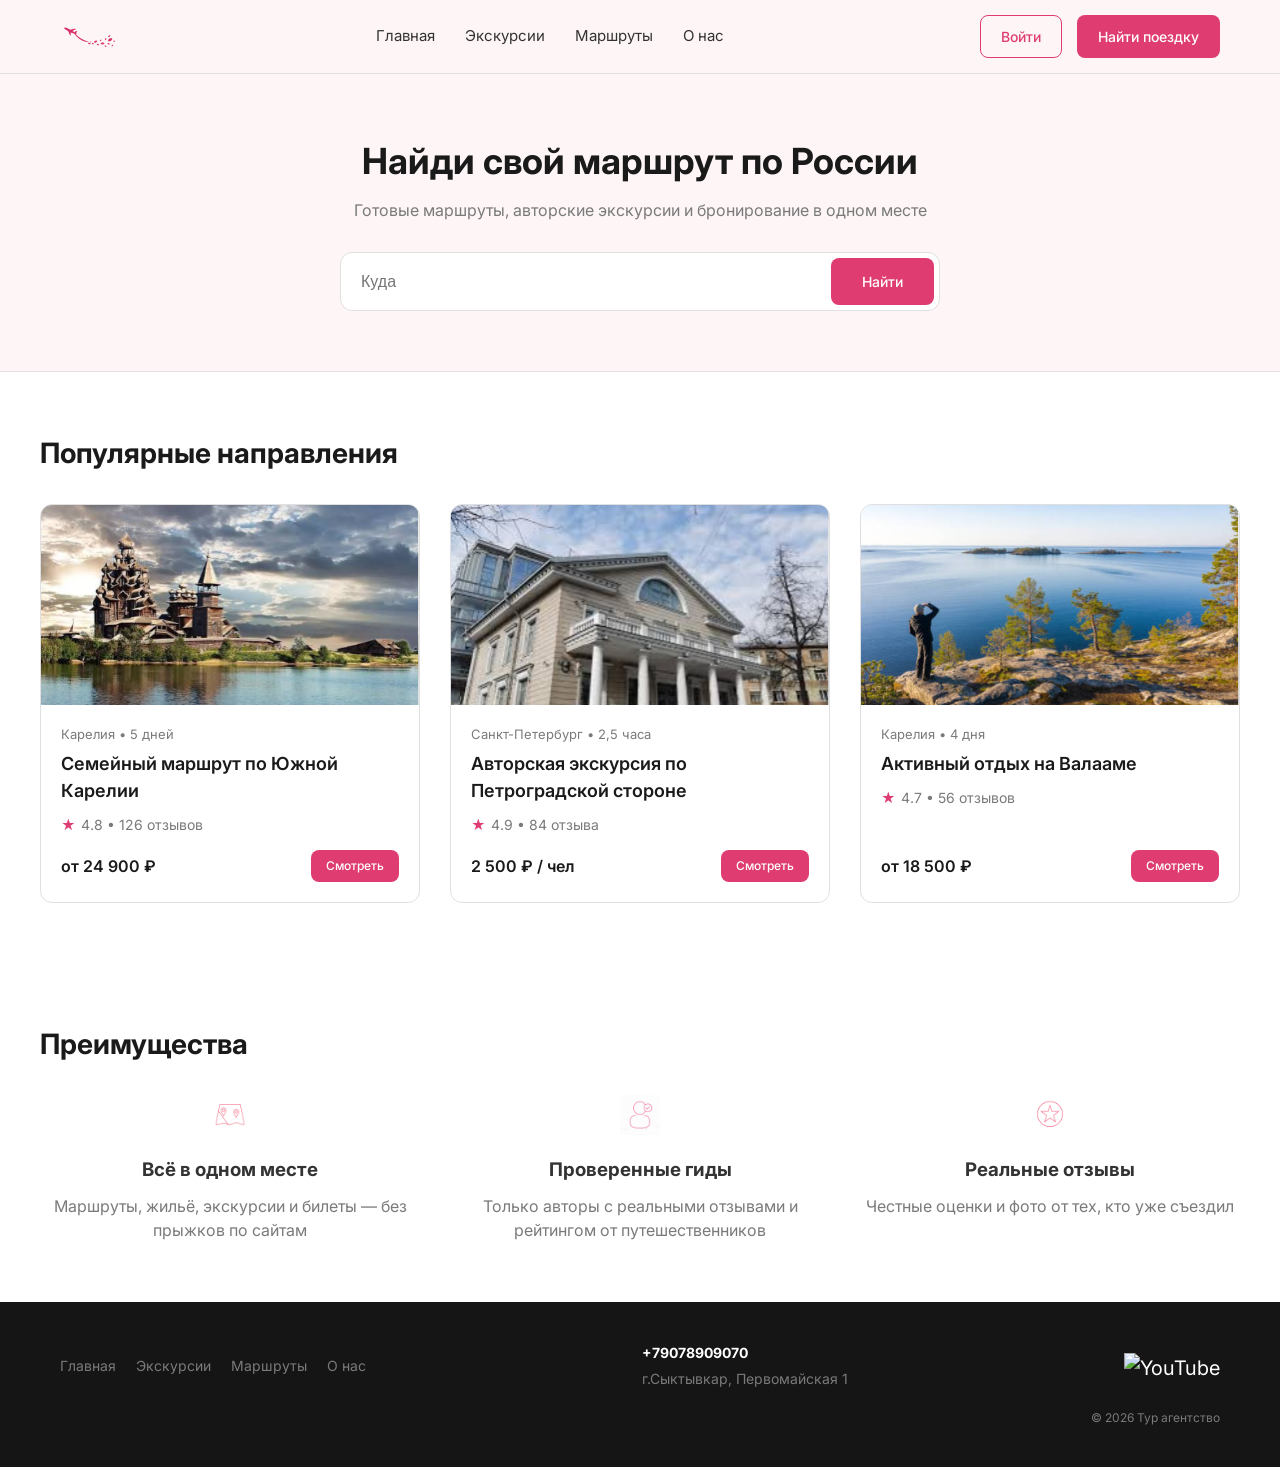
==== index.html @ 326413b9 "Подключил фотки и создал первый блок и стили поменял" ====
<!DOCTYPE html>
<html lang="ru">
<head>
    <meta charset="UTF-8">
    <meta name="viewport" content="width=device-width, initial-scale=1.0">
    <title>Тур агентство - Главная</title>
    <link rel="stylesheet" href="/styles/style.css">
    <link href="https://fonts.googleapis.com/css2?family=Inter:wght@400;500;600;700&display=swap" rel="stylesheet">
</head>
<body>
    <header class="header">
        <div class="container header-inner">
            <a href="index.html" class="logo">
                <img src="./imgs/Лого 2.svg" alt="Логотип" style="height: 30px;">
            </a>
            <nav class="nav">
                <a href="index.html">Главная</a>
                <a href="not-ready.html">Экскурсии</a>
                <a href="routes.html">Маршруты</a>
                <a href="contacts.html">О нас</a>
            </nav>
            <div class="auth-buttons">
                <a href="login.html" class="btn btn-outline">Войти</a>
                <a href="routes.html" class="btn btn-primary">Найти поездку</a>
            </div>
        </div>
    </header>

    <main>
        <section class="hero">
            <div class="container">
                <h1>Найди свой маршрут по России</h1>
                <p>Готовые маршруты, авторские экскурсии и бронирование в одном месте</p>
                <div class="search-bar">
                    <input type="text" placeholder="Куда">
                    <a href="routes.html" class="btn btn-primary">Найти</a>
                </div>
            </div>
        </section>

        <section class="section container">
            <h2 class="section-title">Популярные направления</h2>
            <div class="grid-3">
                <div class="card">
                    <img src="./imgs/image 1.svg" alt="Карелия" class="card-img">
                    <div class="card-body">
                        <div class="card-meta">Карелия • 5 дней</div>
                        <h3 class="card-title">Семейный маршрут по Южной Карелии</h3>
                        <div class="card-rating"><span>★</span> 4.8 • 126 отзывов</div>
                        <div class="card-footer">
                            <span class="card-price">от 24 900 ₽</span>
                            <a href="route-details.html" class="btn btn-primary btn-small">Смотреть</a>
                        </div>
                    </div>
                </div>
                <div class="card">
                    <img src="./imgs/image 1(1).svg" alt="Санкт-Петербург" class="card-img">
                    <div class="card-body">
                        <div class="card-meta">Санкт-Петербург • 2,5 часа</div>
                        <h3 class="card-title">Авторская экскурсия по Петроградской стороне</h3>
                        <div class="card-rating"><span>★</span> 4.9 • 84 отзыва</div>
                        <div class="card-footer">
                            <span class="card-price">2 500 ₽ / чел</span>
                            <a href="route-details.html" class="btn btn-primary btn-small">Смотреть</a>
                        </div>
                    </div>
                </div>
                <div class="card">
                    <img src="./imgs/image 1(2).svg" alt="Валаам" class="card-img">
                    <div class="card-body">
                        <div class="card-meta">Карелия • 4 дня</div>
                        <h3 class="card-title">Активный отдых на Валааме</h3>
                        <div class="card-rating"><span>★</span> 4.7 • 56 отзывов</div>
                        <div class="card-footer">
                            <span class="card-price">от 18 500 ₽</span>
                            <a href="route-details.html" class="btn btn-primary btn-small">Смотреть</a>
                        </div>
                    </div>
                </div>
            </div>
        </section>

        <section class="section container">
            <h2 class="section-title">Преимущества</h2>
            <div class="features">
                <div>
                    <img src="./imgs/wdB8N 1.svg" alt="Карта" style="height: 40px; margin-bottom: 15px;">
                    <h3>Всё в одном месте</h3>
                    <p style="color: #7a7a7a; margin-top: 10px;">Маршруты, жильё, экскурсии и билеты — без прыжков по сайтам</p>
                </div>
                <div>
                    <img src="./imgs/WhKAP 1.svg" alt="Гид" style="height: 40px; margin-bottom: 15px;">
                    <h3>Проверенные гиды</h3>
                    <p style="color: #7a7a7a; margin-top: 10px;">Только авторы с реальными отзывами и рейтингом от путешественников</p>
                </div>
                <div>
                    <img src="./imgs/KbwGD 1.svg" alt="Звезда" style="height: 40px; margin-bottom: 15px;">
                    <h3>Реальные отзывы</h3>
                    <p style="color: #7a7a7a; margin-top: 10px;">Честные оценки и фото от тех, кто уже съездил</p>
                </div>
            </div>
        </section>
    </main>

    <footer class="footer">
        <div class="container">
            <div class="footer-inner">
                <nav class="footer-nav">
                    <a href="index.html">Главная</a>
                    <a href="not-ready.html">Экскурсии</a>
                    <a href="routes.html">Маршруты</a>
                    <a href="contacts.html">О нас</a>
                </nav>
                <div class="footer-info">
                    <strong>+79078909070</strong>
                    г.Сыктывкар, Первомайская 1
                </div>
                <div class="footer-social">
                    <img src="yt.png" alt="YouTube" style="height: 24px;">
                </div>
            </div>
            <div class="footer-copyright">
                © 2026 Тур агентство
            </div>
        </div>
    </footer>
</body>
</html>
---- styles/style.css ----
* {
    box-sizing: border-box;
    margin: 0;
    padding: 0;
}

body {
    font-family: 'Inter', -apple-system, BlinkMacSystemFont, "Segoe UI", Roboto, Helvetica, Arial, sans-serif;
    color: #333333;
    line-height: 1.5;
    background-color: #ffffff;
    display: flex;
    flex-direction: column;
    min-height: 100vh;
}

.container {
    max-width: 1200px;
    margin: 0 auto;
    padding: 0 20px;
}

a {
    text-decoration: none;
    color: inherit;
}

ul {
    list-style: none;
}

.btn {
    display: inline-block;
    padding: 10px 20px;
    border-radius: 8px;
    font-weight: 500;
    text-align: center;
    cursor: pointer;
    transition: all 0.2s ease;
    border: 1px solid transparent;
    font-size: 14px;
}

.btn-primary {
    background-color: #df3d72;
    color: #ffffff;
}

.btn-primary:hover {
    background-color: #c22f5f;
}

.btn-primary:disabled, .btn-primary.disabled {
    background-color: #f0b3c6;
    cursor: not-allowed;
}

.btn-outline {
    background-color: transparent;
    color: #df3d72;
    border-color: #df3d72;
}

.btn-outline:hover {
    background-color: #fdf5f6;
}

.btn-small {
    padding: 6px 14px;
    font-size: 12px;
}

.btn-large {
    padding: 14px 28px;
    font-size: 16px;
}

.header {
    background-color: #fdf5f6;
    border-bottom: 1px solid #e0e0e0;
    padding: 15px 0;
}

.header-inner {
    display: flex;
    justify-content: space-between;
    align-items: center;
}

.logo {
    font-weight: 700;
    font-size: 20px;
    color: #df3d72;
    display: flex;
    align-items: center;
    gap: 10px;
}

.nav {
    display: flex;
    gap: 30px;
}

.nav a {
    font-size: 15px;
    color: #333333;
}

.nav a:hover {
    color: #df3d72;
}

.auth-buttons {
    display: flex;
    gap: 15px;
    align-items: center;
}

.breadcrumbs {
    font-size: 13px;
    color: #7a7a7a;
    margin: 20px 0;
}

.breadcrumbs a {
    color: #7a7a7a;
}

.breadcrumbs a:hover {
    color: #df3d72;
}

.hero {
    background-color: #fdf5f6;
    padding: 60px 0;
    text-align: center;
    border-bottom: 1px solid #e0e0e0;
}

.hero h1 {
    font-size: 36px;
    margin-bottom: 10px;
    color: #1a1a1a;
}

.hero p {
    color: #7a7a7a;
    margin-bottom: 30px;
}

.search-bar {
    display: flex;
    max-width: 600px;
    margin: 0 auto;
    background: #ffffff;
    border: 1px solid #e0e0e0;
    border-radius: 12px;
    padding: 5px;
}

.search-bar input {
    flex: 1;
    border: none;
    padding: 10px 15px;
    font-size: 16px;
    outline: none;
    border-radius: 8px;
}

.search-bar .btn {
    border-radius: 8px;
    padding: 12px 30px;
}

.section {
    padding: 60px 0;
}

.section-title {
    font-size: 28px;
    margin-bottom: 30px;
    color: #1a1a1a;
}

.grid-3 {
    display: grid;
    grid-template-columns: repeat(3, 1fr);
    gap: 30px;
}

.card {
    border: 1px solid #e0e0e0;
    border-radius: 12px;
    overflow: hidden;
    display: flex;
    flex-direction: column;
    transition: box-shadow 0.2s;
    background: #ffffff;
}

.card:hover {
    box-shadow: 0 4px 12px rgba(0,0,0,0.05);
}

.card-img {
    width: 100%;
    height: 200px;
    background-color: #eee;
    object-fit: cover;
}

.card-body {
    padding: 20px;
    display: flex;
    flex-direction: column;
    flex-grow: 1;
}

.card-meta {
    font-size: 13px;
    color: #7a7a7a;
    margin-bottom: 5px;
}

.card-title {
    font-size: 18px;
    font-weight: 600;
    margin-bottom: 10px;
    color: #1a1a1a;
}

.card-rating {
    font-size: 14px;
    color: #7a7a7a;
    display: flex;
    align-items: center;
    gap: 5px;
    margin-bottom: 15px;
}

.card-rating span {
    color: #df3d72;
}

.card-footer {
    display: flex;
    justify-content: space-between;
    align-items: center;
    margin-top: auto;
}

.card-price {
    font-weight: 600;
    font-size: 16px;
    color: #1a1a1a;
}

.features {
    display: grid;
    grid-template-columns: repeat(3, 1fr);
    gap: 30px;
    text-align: center;
}

.feature-icon {
    font-size: 30px;
    color: #df3d72;
    margin-bottom: 15px;
}

.form-container {
    max-width: 400px;
    margin: 40px auto;
}

.form-title {
    font-size: 32px;
    text-align: center;
    margin-bottom: 30px;
    color: #1a1a1a;
}

.form-group {
    margin-bottom: 20px;
}

.form-control {
    width: 100%;
    padding: 14px;
    border: 1px solid #e0e0e0;
    border-radius: 8px;
    font-size: 15px;
    outline: none;
    font-family: 'Inter', -apple-system, BlinkMacSystemFont, "Segoe UI", Roboto, Helvetica, Arial, sans-serif;
}

.form-control:focus {
    border-color: #df3d72;
}

.form-control::placeholder {
    color: #7a7a7a;
}

.checkbox-group {
    display: flex;
    align-items: center;
    gap: 10px;
    margin-bottom: 20px;
    font-size: 14px;
    color: #7a7a7a;
}

.checkbox-group input {
    accent-color: #df3d72;
    width: 18px;
    height: 18px;
}

.filters {
    display: flex;
    flex-wrap: wrap;
    gap: 20px;
    align-items: center;
    background: #fdf5f6;
    padding: 20px;
    border-radius: 12px;
    margin-bottom: 30px;
}

.filter-item {
    display: flex;
    align-items: center;
    gap: 10px;
    font-size: 14px;
}

.filter-item select {
    padding: 8px;
    border: 1px solid #e0e0e0;
    border-radius: 6px;
    outline: none;
    font-family: 'Inter', -apple-system, BlinkMacSystemFont, "Segoe UI", Roboto, Helvetica, Arial, sans-serif;
}

.pagination {
    display: flex;
    justify-content: center;
    gap: 15px;
    margin: 40px 0;
    font-size: 16px;
}

.pagination a {
    color: #333333;
    padding: 5px 10px;
}

.pagination a.active {
    color: #df3d72;
    font-weight: bold;
}

.route-details {
    display: grid;
    grid-template-columns: 1fr 1fr;
    gap: 40px;
    margin-bottom: 40px;
}

.route-gallery {
    display: grid;
    grid-template-columns: 1fr 1fr;
    gap: 10px;
}

.route-gallery img {
    width: 100%;
    height: 100%;
    object-fit: cover;
    border-radius: 8px;
}

.route-gallery img:first-child {
    grid-column: span 2;
    height: 250px;
}

.route-info h1 {
    font-size: 28px;
    margin-bottom: 15px;
}

.tags {
    display: flex;
    gap: 10px;
    margin-bottom: 15px;
}

.tag {
    background: #fdf5f6;
    color: #df3d72;
    padding: 4px 12px;
    border-radius: 20px;
    font-size: 12px;
    font-weight: 500;
}

.route-desc {
    margin-bottom: 20px;
    color: #7a7a7a;
}

.route-price {
    font-size: 24px;
    font-weight: 700;
    margin-bottom: 20px;
    display: block;
    text-align: right;
}

.route-actions {
    display: flex;
    gap: 15px;
    justify-content: flex-end;
}

.itinerary {
    margin-top: 40px;
}

.itinerary h2 {
    text-align: center;
    margin-bottom: 30px;
}

.itinerary-item {
    margin-bottom: 20px;
}

.itinerary-item h3 {
    font-size: 18px;
    margin-bottom: 5px;
}

.includes-excludes {
    display: grid;
    grid-template-columns: 1fr 1fr;
    gap: 40px;
    margin-top: 40px;
}

.includes-excludes ul {
    list-style: disc;
    padding-left: 20px;
    color: #7a7a7a;
}

.includes-excludes li {
    margin-bottom: 8px;
}

.contacts-grid {
    display: grid;
    grid-template-columns: 1fr 1fr;
    gap: 40px;
    margin-bottom: 40px;
}

.contact-info p {
    margin-bottom: 15px;
    font-size: 16px;
}

.map-placeholder {
    width: 100%;
    height: 300px;
    background-color: #e0e0e0;
    display: flex;
    align-items: center;
    justify-content: center;
    color: #7a7a7a;
    border-radius: 12px;
    font-size: 20px;
}

.footer {
    background-color: #151515;
    color: #ffffff;
    padding: 40px 0;
    margin-top: auto;
}

.footer-inner {
    display: flex;
    justify-content: space-between;
    align-items: center;
}

.footer-nav {
    display: flex;
    gap: 20px;
}

.footer-nav a {
    color: #7a7a7a;
    font-size: 14px;
}

.footer-nav a:hover {
    color: #ffffff;
}

.footer-info {
    font-size: 14px;
    color: #7a7a7a;
}

.footer-info strong {
    color: #ffffff;
    display: block;
    margin-bottom: 5px;
}

.footer-social {
    display: flex;
    gap: 15px;
    font-size: 20px;
}

.footer-copyright {
    text-align: right;
    font-size: 12px;
    color: #7a7a7a;
    margin-top: 20px;
}

.not-ready {
    text-align: center;
    padding: 100px 0;
}

.not-ready h1 {
    font-size: 36px;
    color: #1a1a1a;
}

@media (max-width: 992px) {
    .grid-3 {
        grid-template-columns: repeat(2, 1fr);
    }
    .route-details {
        grid-template-columns: 1fr;
    }
    .contacts-grid {
        grid-template-columns: 1fr;
    }
}

@media (max-width: 768px) {
    .header-inner {
        flex-direction: column;
        gap: 15px;
    }
    .nav {
        flex-wrap: wrap;
        justify-content: center;
        gap: 15px;
    }
    .grid-3 {
        grid-template-columns: 1fr;
    }
    .features {
        grid-template-columns: 1fr;
    }
    .footer-inner {
        flex-direction: column;
        gap: 20px;
        text-align: center;
    }
    .footer-nav {
        flex-wrap: wrap;
        justify-content: center;
    }
    .footer-copyright {
        text-align: center;
    }
    .includes-excludes {
        grid-template-columns: 1fr;
    }
}
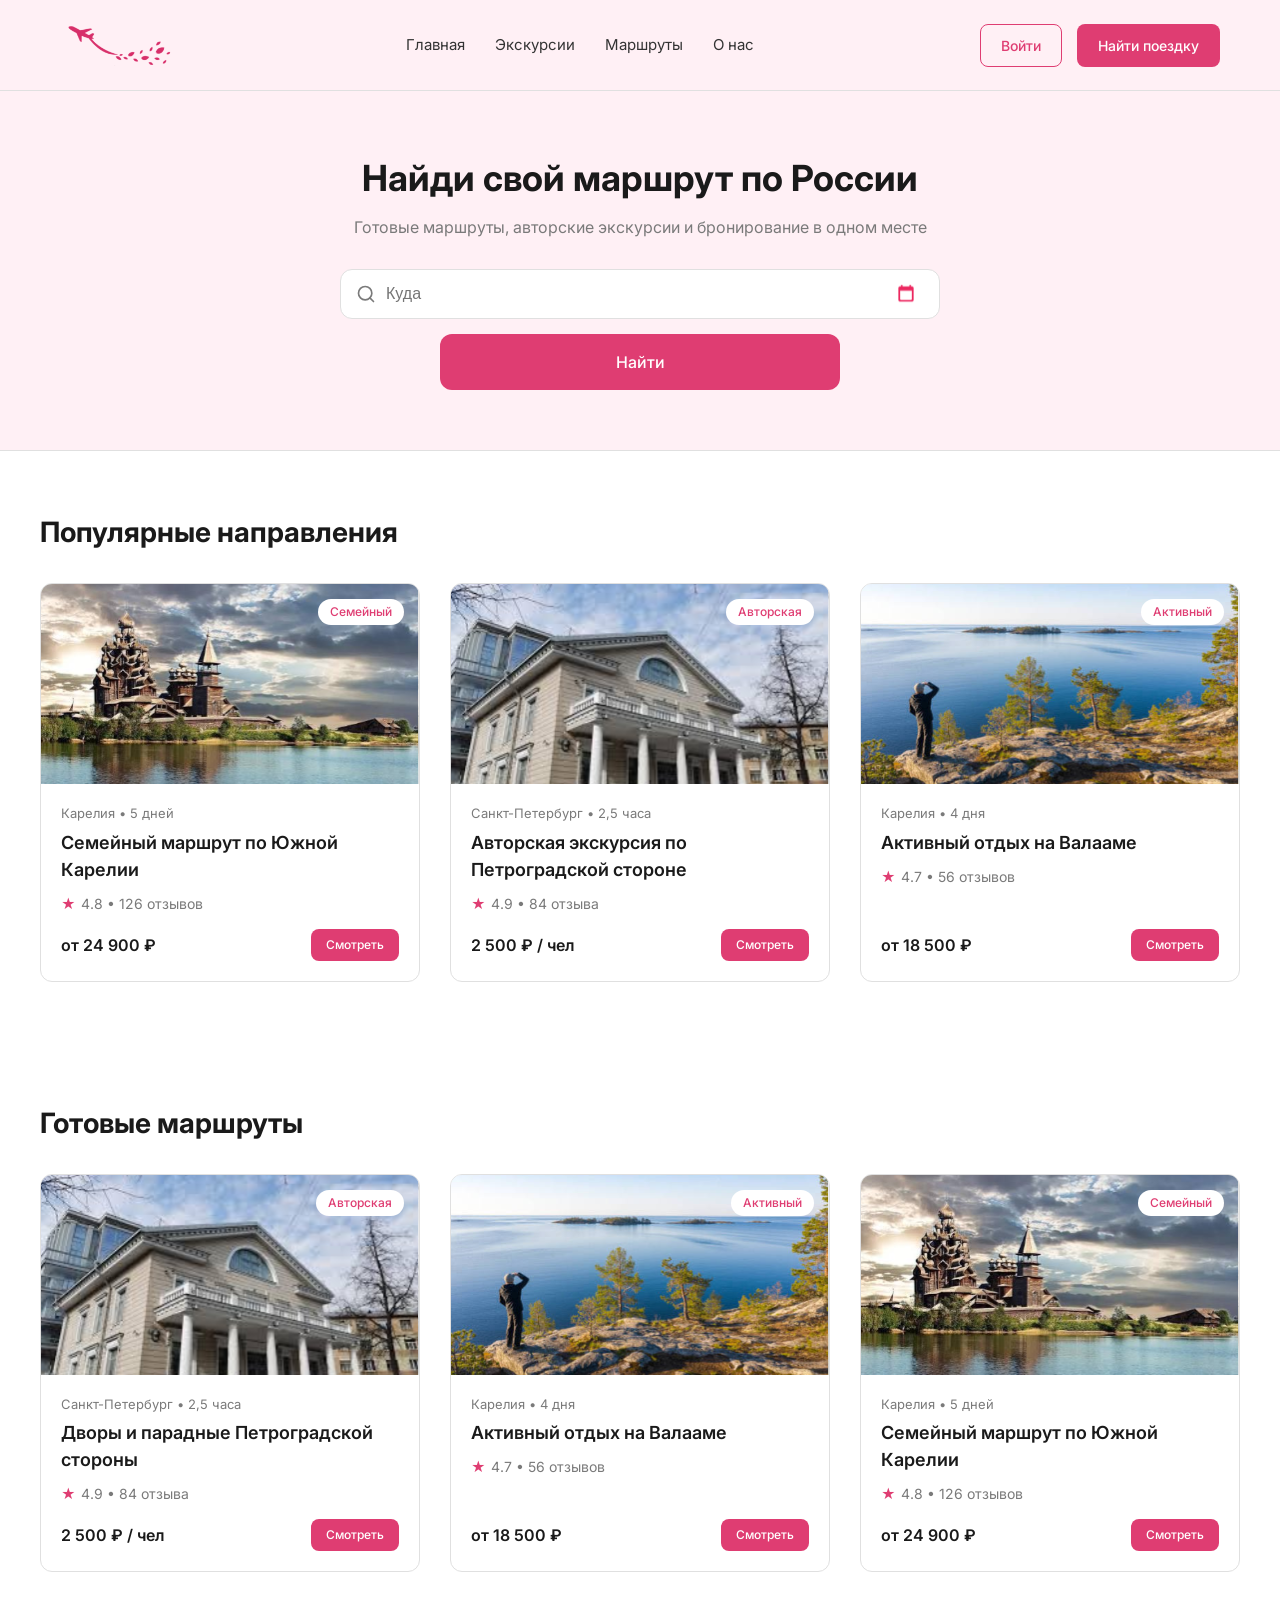
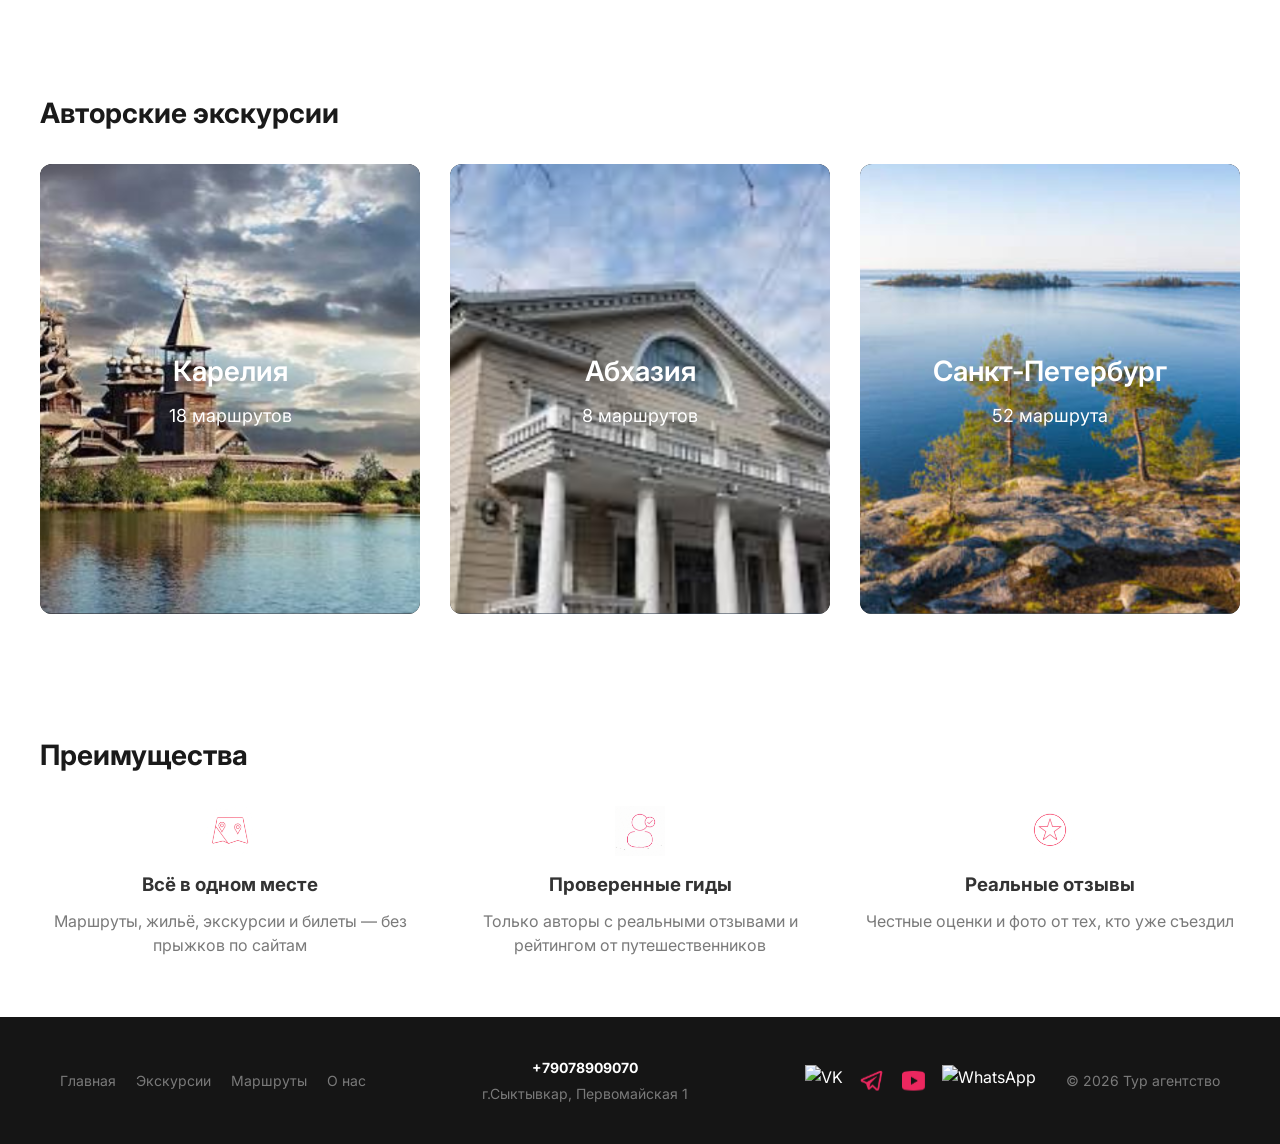
==== commit bf1bc749: "добавил не достающий логотип" ====
--- a/index.html
+++ b/index.html
@@ -11,7 +11,7 @@
     <header class="header">
         <div class="container header-inner">
             <a href="index.html" class="logo">
-                <img src="./imgs/Лого 2.svg" alt="Логотип" style="height: 30px;">
+                <img src="./imgs/Лого 2.svg" alt="Логотип" class="logo-img">
             </a>
             <nav class="nav">
                 <a href="index.html">Главная</a>
@@ -32,8 +32,12 @@
                 <h1>Найди свой маршрут по России</h1>
                 <p>Готовые маршруты, авторские экскурсии и бронирование в одном месте</p>
                 <div class="search-bar">
-                    <input type="text" placeholder="Куда">
-                    <a href="routes.html" class="btn btn-primary">Найти</a>
+                    <div class="search-input-wrapper">
+                        <svg class="search-icon" width="20" height="20" viewBox="0 0 24 24" fill="none" stroke="currentColor" stroke-width="2" stroke-linecap="round" stroke-linejoin="round"><circle cx="11" cy="11" r="8"></circle><line x1="21" y1="21" x2="16.65" y2="16.65"></line></svg>
+                        <input type="text" placeholder="Куда">
+                        <img src="./imgs/Calendar.svg" alt="Календарь" class="calendar-icon">
+                    </div>
+                    <a href="routes.html" class="btn btn-primary btn-large">Найти</a>
                 </div>
             </div>
         </section>
@@ -42,7 +46,10 @@
             <h2 class="section-title">Популярные направления</h2>
             <div class="grid-3">
                 <div class="card">
-                    <img src="./imgs/image 1.svg" alt="Карелия" class="card-img">
+                    <div class="card-img-wrapper">
+                        <img src="./imgs/image 1.svg" alt="Карелия" class="card-img">
+                        <span class="card-tag">Семейный</span>
+                    </div>
                     <div class="card-body">
                         <div class="card-meta">Карелия • 5 дней</div>
                         <h3 class="card-title">Семейный маршрут по Южной Карелии</h3>
@@ -54,7 +61,10 @@
                     </div>
                 </div>
                 <div class="card">
-                    <img src="./imgs/image 1(1).svg" alt="Санкт-Петербург" class="card-img">
+                    <div class="card-img-wrapper">
+                        <img src="./imgs/image 1(1).svg" alt="Санкт-Петербург" class="card-img">
+                        <span class="card-tag">Авторская</span>
+                    </div>
                     <div class="card-body">
                         <div class="card-meta">Санкт-Петербург • 2,5 часа</div>
                         <h3 class="card-title">Авторская экскурсия по Петроградской стороне</h3>
@@ -66,7 +76,10 @@
                     </div>
                 </div>
                 <div class="card">
-                    <img src="./imgs/image 1(2).svg" alt="Валаам" class="card-img">
+                    <div class="card-img-wrapper">
+                        <img src="./imgs/image 1(2).svg" alt="Валаам" class="card-img">
+                        <span class="card-tag">Активный</span>
+                    </div>
                     <div class="card-body">
                         <div class="card-meta">Карелия • 4 дня</div>
                         <h3 class="card-title">Активный отдых на Валааме</h3>
@@ -81,20 +94,98 @@
         </section>
 
         <section class="section container">
+            <h2 class="section-title">Готовые маршруты</h2>
+            <div class="grid-3">
+                <div class="card">
+                    <div class="card-img-wrapper">
+                        <img src="./imgs/image 1(1).svg" alt="Санкт-Петербург" class="card-img">
+                        <span class="card-tag">Авторская</span>
+                    </div>
+                    <div class="card-body">
+                        <div class="card-meta">Санкт-Петербург • 2,5 часа</div>
+                        <h3 class="card-title">Дворы и парадные Петроградской стороны</h3>
+                        <div class="card-rating"><span>★</span> 4.9 • 84 отзыва</div>
+                        <div class="card-footer">
+                            <span class="card-price">2 500 ₽ / чел</span>
+                            <a href="route-details.html" class="btn btn-primary btn-small">Смотреть</a>
+                        </div>
+                    </div>
+                </div>
+                <div class="card">
+                    <div class="card-img-wrapper">
+                        <img src="./imgs/image 1(2).svg" alt="Валаам" class="card-img">
+                        <span class="card-tag">Активный</span>
+                    </div>
+                    <div class="card-body">
+                        <div class="card-meta">Карелия • 4 дня</div>
+                        <h3 class="card-title">Активный отдых на Валааме</h3>
+                        <div class="card-rating"><span>★</span> 4.7 • 56 отзывов</div>
+                        <div class="card-footer">
+                            <span class="card-price">от 18 500 ₽</span>
+                            <a href="route-details.html" class="btn btn-primary btn-small">Смотреть</a>
+                        </div>
+                    </div>
+                </div>
+                <div class="card">
+                    <div class="card-img-wrapper">
+                        <img src="./imgs/image 1.svg" alt="Карелия" class="card-img">
+                        <span class="card-tag">Семейный</span>
+                    </div>
+                    <div class="card-body">
+                        <div class="card-meta">Карелия • 5 дней</div>
+                        <h3 class="card-title">Семейный маршрут по Южной Карелии</h3>
+                        <div class="card-rating"><span>★</span> 4.8 • 126 отзывов</div>
+                        <div class="card-footer">
+                            <span class="card-price">от 24 900 ₽</span>
+                            <a href="route-details.html" class="btn btn-primary btn-small">Смотреть</a>
+                        </div>
+                    </div>
+                </div>
+            </div>
+        </section>
+
+        <section class="section container">
+            <h2 class="section-title">Авторские экскурсии</h2>
+            <div class="grid-3">
+                <a href="routes.html" class="overlay-card">
+                    <img src="./imgs/image 1.svg" alt="Карелия">
+                    <div class="overlay-text">
+                        <h3>Карелия</h3>
+                        <p>18 маршрутов</p>
+                    </div>
+                </a>
+                <a href="routes.html" class="overlay-card">
+                    <img src="./imgs/image 1(1).svg" alt="Абхазия">
+                    <div class="overlay-text">
+                        <h3>Абхазия</h3>
+                        <p>8 маршрутов</p>
+                    </div>
+                </a>
+                <a href="routes.html" class="overlay-card">
+                    <img src="./imgs/image 1(2).svg" alt="Санкт-Петербург">
+                    <div class="overlay-text">
+                        <h3>Санкт-Петербург</h3>
+                        <p>52 маршрута</p>
+                    </div>
+                </a>
+            </div>
+        </section>
+
+        <section class="section container">
             <h2 class="section-title">Преимущества</h2>
             <div class="features">
                 <div>
-                    <img src="./imgs/wdB8N 1.svg" alt="Карта" style="height: 40px; margin-bottom: 15px;">
+                    <img src="./imgs/wdB8N 1.svg" alt="Карта" style="height: 50px; margin-bottom: 15px;">
                     <h3>Всё в одном месте</h3>
                     <p style="color: #7a7a7a; margin-top: 10px;">Маршруты, жильё, экскурсии и билеты — без прыжков по сайтам</p>
                 </div>
                 <div>
-                    <img src="./imgs/WhKAP 1.svg" alt="Гид" style="height: 40px; margin-bottom: 15px;">
+                    <img src="./imgs/WhKAP 1.svg" alt="Гид" style="height: 50px; margin-bottom: 15px;">
                     <h3>Проверенные гиды</h3>
                     <p style="color: #7a7a7a; margin-top: 10px;">Только авторы с реальными отзывами и рейтингом от путешественников</p>
                 </div>
                 <div>
-                    <img src="./imgs/KbwGD 1.svg" alt="Звезда" style="height: 40px; margin-bottom: 15px;">
+                    <img src="./imgs/KbwGD 1.svg" alt="Звезда" style="height: 50px; margin-bottom: 15px;">
                     <h3>Реальные отзывы</h3>
                     <p style="color: #7a7a7a; margin-top: 10px;">Честные оценки и фото от тех, кто уже съездил</p>
                 </div>
@@ -113,14 +204,19 @@
                 </nav>
                 <div class="footer-info">
                     <strong>+79078909070</strong>
-                    г.Сыктывкар, Первомайская 1
-                </div>
-                <div class="footer-social">
-                    <img src="yt.png" alt="YouTube" style="height: 24px;">
-                </div>
-            </div>
-            <div class="footer-copyright">
-                © 2026 Тур агентство
+                    <span>г.Сыктывкар, Первомайская 1</span>
+                </div>
+                <div class="footer-contacts">
+                    <div class="footer-social">
+                        <a href="https://vk.com" target="_blank" rel="noopener"><img src="./imgs/vk.svg" alt="VK"></a>
+                        <a href="https://t.me" target="_blank" rel="noopener"><img src="./imgs/Telegram App.svg" alt="Telegram"></a>
+                        <a href="https://youtube.com" target="_blank" rel="noopener"><img src="./imgs/YouTube.svg" alt="YouTube"></a>
+                        <a href="https://wa.me" target="_blank" rel="noopener"><img src="./imgs/whatsapp.svg" alt="WhatsApp"></a>
+                    </div>
+                    <div class="footer-copyright">
+                        © 2026 Тур агентство
+                    </div>
+                </div>
             </div>
         </div>
     </footer>
--- a/styles/style.css
+++ b/styles/style.css
@@ -50,7 +50,8 @@
     background-color: #c22f5f;
 }
 
-.btn-primary:disabled, .btn-primary.disabled {
+.btn-primary:disabled,
+.btn-primary.disabled {
     background-color: #f0b3c6;
     cursor: not-allowed;
 }
@@ -62,7 +63,7 @@
 }
 
 .btn-outline:hover {
-    background-color: #fdf5f6;
+    background-color: #FFF0F5;
 }
 
 .btn-small {
@@ -76,7 +77,7 @@
 }
 
 .header {
-    background-color: #fdf5f6;
+    background-color: #FFF0F5;
     border-bottom: 1px solid #e0e0e0;
     padding: 15px 0;
 }
@@ -88,12 +89,14 @@
 }
 
 .logo {
-    font-weight: 700;
-    font-size: 20px;
-    color: #df3d72;
     display: flex;
     align-items: center;
     gap: 10px;
+}
+
+.logo-img {
+    height: 60px;
+    width: auto;
 }
 
 .nav {
@@ -131,7 +134,7 @@
 }
 
 .hero {
-    background-color: #fdf5f6;
+    background-color: #FFF0F5;
     padding: 60px 0;
     text-align: center;
     border-bottom: 1px solid #e0e0e0;
@@ -150,26 +153,51 @@
 
 .search-bar {
     display: flex;
+    flex-direction: column;
+    align-items: center;
+    gap: 15px;
     max-width: 600px;
     margin: 0 auto;
+}
+
+.search-input-wrapper {
+    width: 100%;
+    display: flex;
+    align-items: center;
     background: #ffffff;
     border: 1px solid #e0e0e0;
     border-radius: 12px;
-    padding: 5px;
+    padding: 0 15px;
+}
+
+.search-icon {
+    color: #7a7a7a;
+    margin-right: 10px;
+}
+
+.calendar-icon {
+    width: 36px;
+    height: 36px;
+    cursor: pointer;
+    flex-shrink: 0;
+    margin-left: 10px;
 }
 
 .search-bar input {
     flex: 1;
     border: none;
-    padding: 10px 15px;
+    padding: 15px 0;
     font-size: 16px;
     outline: none;
-    border-radius: 8px;
+    background: transparent;
 }
 
 .search-bar .btn {
-    border-radius: 8px;
-    padding: 12px 30px;
+    width: 100%;
+    max-width: 400px;
+    padding: 15px;
+    border-radius: 12px;
+    font-size: 16px;
 }
 
 .section {
@@ -199,14 +227,33 @@
 }
 
 .card:hover {
-    box-shadow: 0 4px 12px rgba(0,0,0,0.05);
+    box-shadow: 0 4px 12px rgba(0, 0, 0, 0.05);
+}
+
+.card-img-wrapper {
+    position: relative;
+    width: 100%;
+    height: 200px;
+    overflow: hidden;
 }
 
 .card-img {
     width: 100%;
-    height: 200px;
+    height: 100%;
+    object-fit: cover;
     background-color: #eee;
-    object-fit: cover;
+}
+
+.card-tag {
+    position: absolute;
+    top: 15px;
+    right: 15px;
+    background-color: #ffffff;
+    color: #df3d72;
+    padding: 4px 12px;
+    border-radius: 20px;
+    font-size: 12px;
+    font-weight: 500;
 }
 
 .card-body {
@@ -255,6 +302,51 @@
     color: #1a1a1a;
 }
 
+.overlay-card {
+    position: relative;
+    display: flex;
+    justify-content: center;
+    align-items: center;
+    border-radius: 12px;
+    overflow: hidden;
+    height: 450px;
+    text-decoration: none;
+    background-color: #000;
+}
+
+.overlay-card img {
+    position: absolute;
+    top: 0;
+    left: 0;
+    width: 100%;
+    height: 100%;
+    object-fit: cover;
+    transition: transform 0.3s ease;
+}
+
+.overlay-card:hover img {
+    transform: scale(1.05);
+}
+
+.overlay-text {
+    position: relative;
+    z-index: 2;
+    text-align: center;
+    color: #ffffff;
+    padding: 20px;
+}
+
+.overlay-text h3 {
+    font-size: 28px;
+    margin-bottom: 10px;
+    font-weight: 600;
+}
+
+.overlay-text p {
+    font-size: 18px;
+    font-weight: 400;
+}
+
 .features {
     display: grid;
     grid-template-columns: repeat(3, 1fr);
@@ -262,10 +354,9 @@
     text-align: center;
 }
 
-.feature-icon {
-    font-size: 30px;
-    color: #df3d72;
-    margin-bottom: 15px;
+.features img {
+    display: block;
+    margin: 0 auto 15px;
 }
 
 .form-container {
@@ -322,7 +413,7 @@
     flex-wrap: wrap;
     gap: 20px;
     align-items: center;
-    background: #fdf5f6;
+    background: #FFF0F5;
     padding: 20px;
     border-radius: 12px;
     margin-bottom: 30px;
@@ -398,7 +489,7 @@
 }
 
 .tag {
-    background: #fdf5f6;
+    background: #FFF0F5;
     color: #df3d72;
     padding: 4px 12px;
     border-radius: 20px;
@@ -495,11 +586,13 @@
     display: flex;
     justify-content: space-between;
     align-items: center;
+    gap: 40px;
 }
 
 .footer-nav {
     display: flex;
     gap: 20px;
+    flex-wrap: wrap;
 }
 
 .footer-nav a {
@@ -514,6 +607,7 @@
 .footer-info {
     font-size: 14px;
     color: #7a7a7a;
+    text-align: center;
 }
 
 .footer-info strong {
@@ -522,17 +616,37 @@
     margin-bottom: 5px;
 }
 
+.footer-contacts {
+    display: flex;
+    align-items: center;
+    gap: 30px;
+}
+
 .footer-social {
     display: flex;
     gap: 15px;
-    font-size: 20px;
+    align-items: center;
+}
+
+.footer-social a {
+    display: flex;
+    align-items: center;
+    justify-content: center;
+    transition: opacity 0.2s;
+}
+
+.footer-social a:hover {
+    opacity: 0.8;
+}
+
+.footer-social img {
+    height: 32px;
+    width: auto;
 }
 
 .footer-copyright {
-    text-align: right;
-    font-size: 12px;
-    color: #7a7a7a;
-    margin-top: 20px;
+    font-size: 14px;
+    color: #7a7a7a;
 }
 
 .not-ready {
@@ -554,6 +668,18 @@
     }
     .contacts-grid {
         grid-template-columns: 1fr;
+    }
+    .overlay-card {
+        height: 350px;
+    }
+    .footer-inner {
+        flex-direction: column;
+        gap: 30px;
+        text-align: center;
+    }
+    .footer-contacts {
+        flex-direction: column;
+        gap: 15px;
     }
 }
 
@@ -573,19 +699,20 @@
     .features {
         grid-template-columns: 1fr;
     }
-    .footer-inner {
-        flex-direction: column;
-        gap: 20px;
-        text-align: center;
-    }
     .footer-nav {
         flex-wrap: wrap;
         justify-content: center;
     }
-    .footer-copyright {
-        text-align: center;
-    }
     .includes-excludes {
         grid-template-columns: 1fr;
     }
+    .overlay-card {
+        height: 250px;
+    }
+    .overlay-text h3 {
+        font-size: 24px;
+    }
+    .overlay-text p {
+        font-size: 16px;
+    }
 }
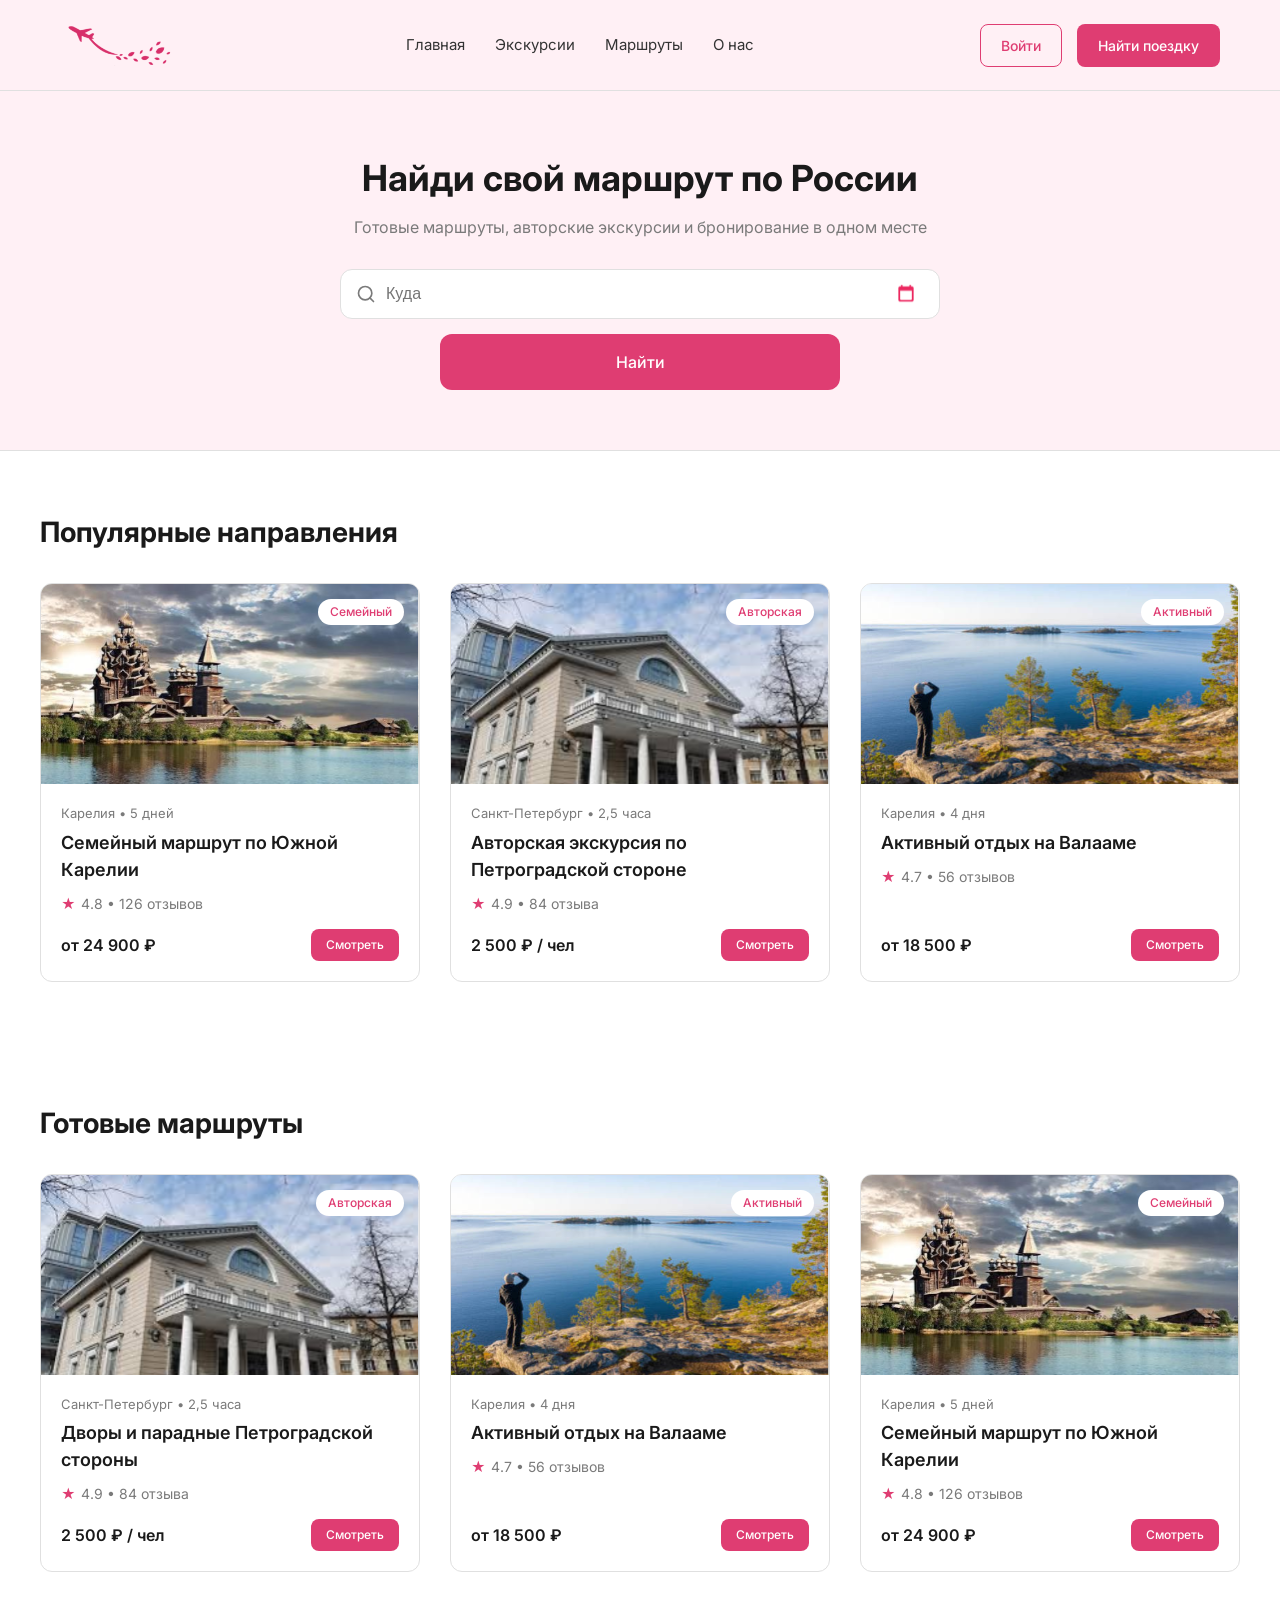
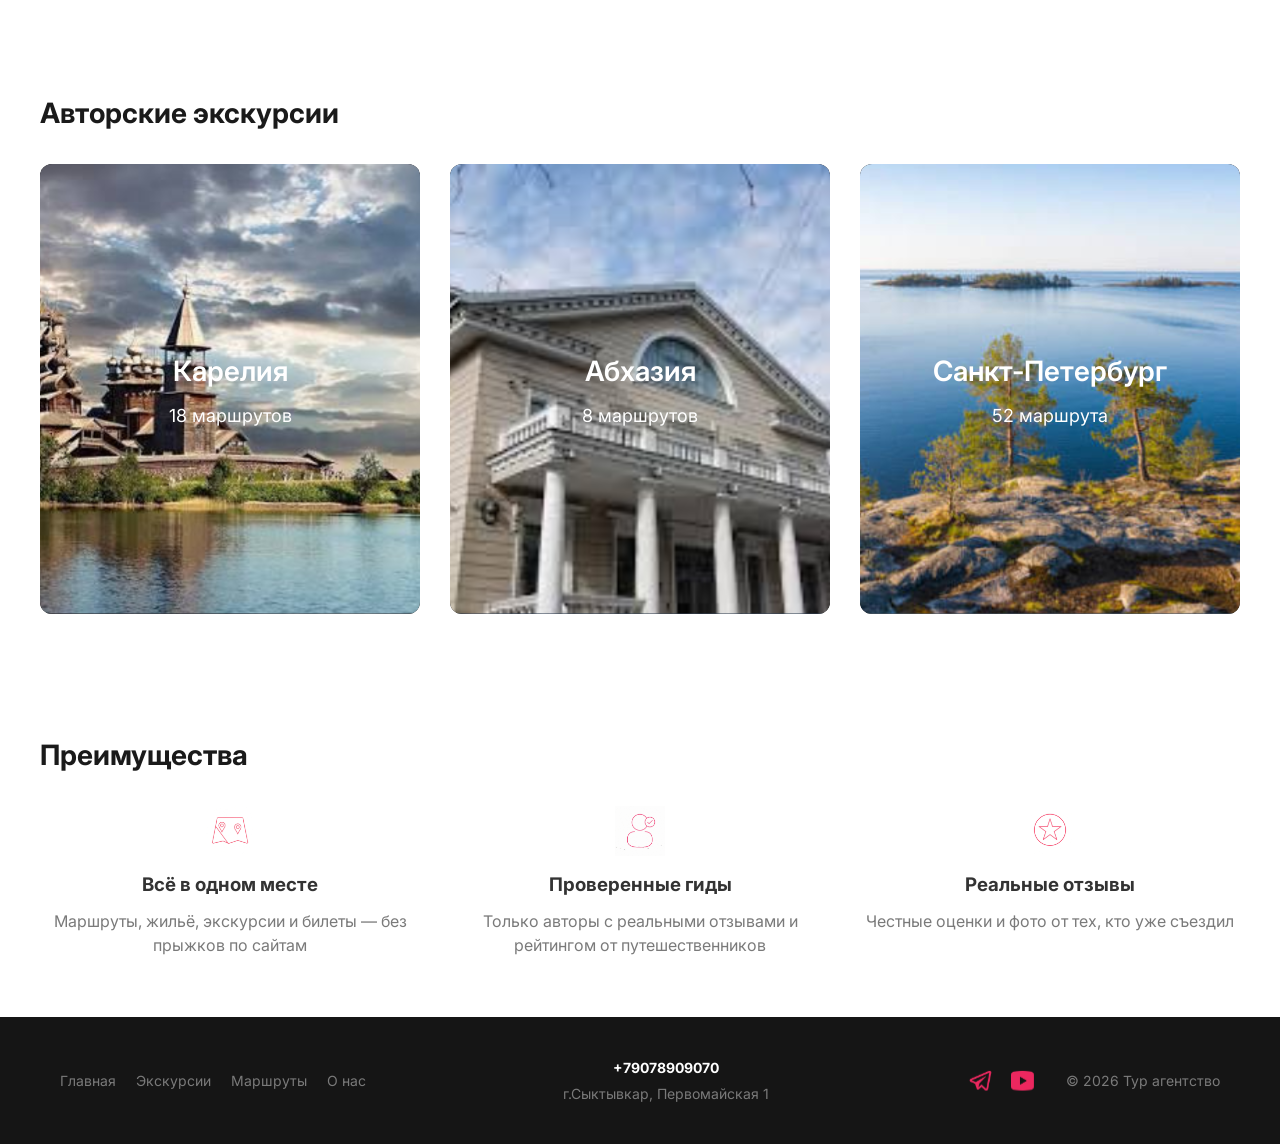
==== commit f9ed4d14: "переделал подвал" ====
--- a/index.html
+++ b/index.html
@@ -208,10 +208,8 @@
                 </div>
                 <div class="footer-contacts">
                     <div class="footer-social">
-                        <a href="https://vk.com" target="_blank" rel="noopener"><img src="./imgs/vk.svg" alt="VK"></a>
                         <a href="https://t.me" target="_blank" rel="noopener"><img src="./imgs/Telegram App.svg" alt="Telegram"></a>
                         <a href="https://youtube.com" target="_blank" rel="noopener"><img src="./imgs/YouTube.svg" alt="YouTube"></a>
-                        <a href="https://wa.me" target="_blank" rel="noopener"><img src="./imgs/whatsapp.svg" alt="WhatsApp"></a>
                     </div>
                     <div class="footer-copyright">
                         © 2026 Тур агентство
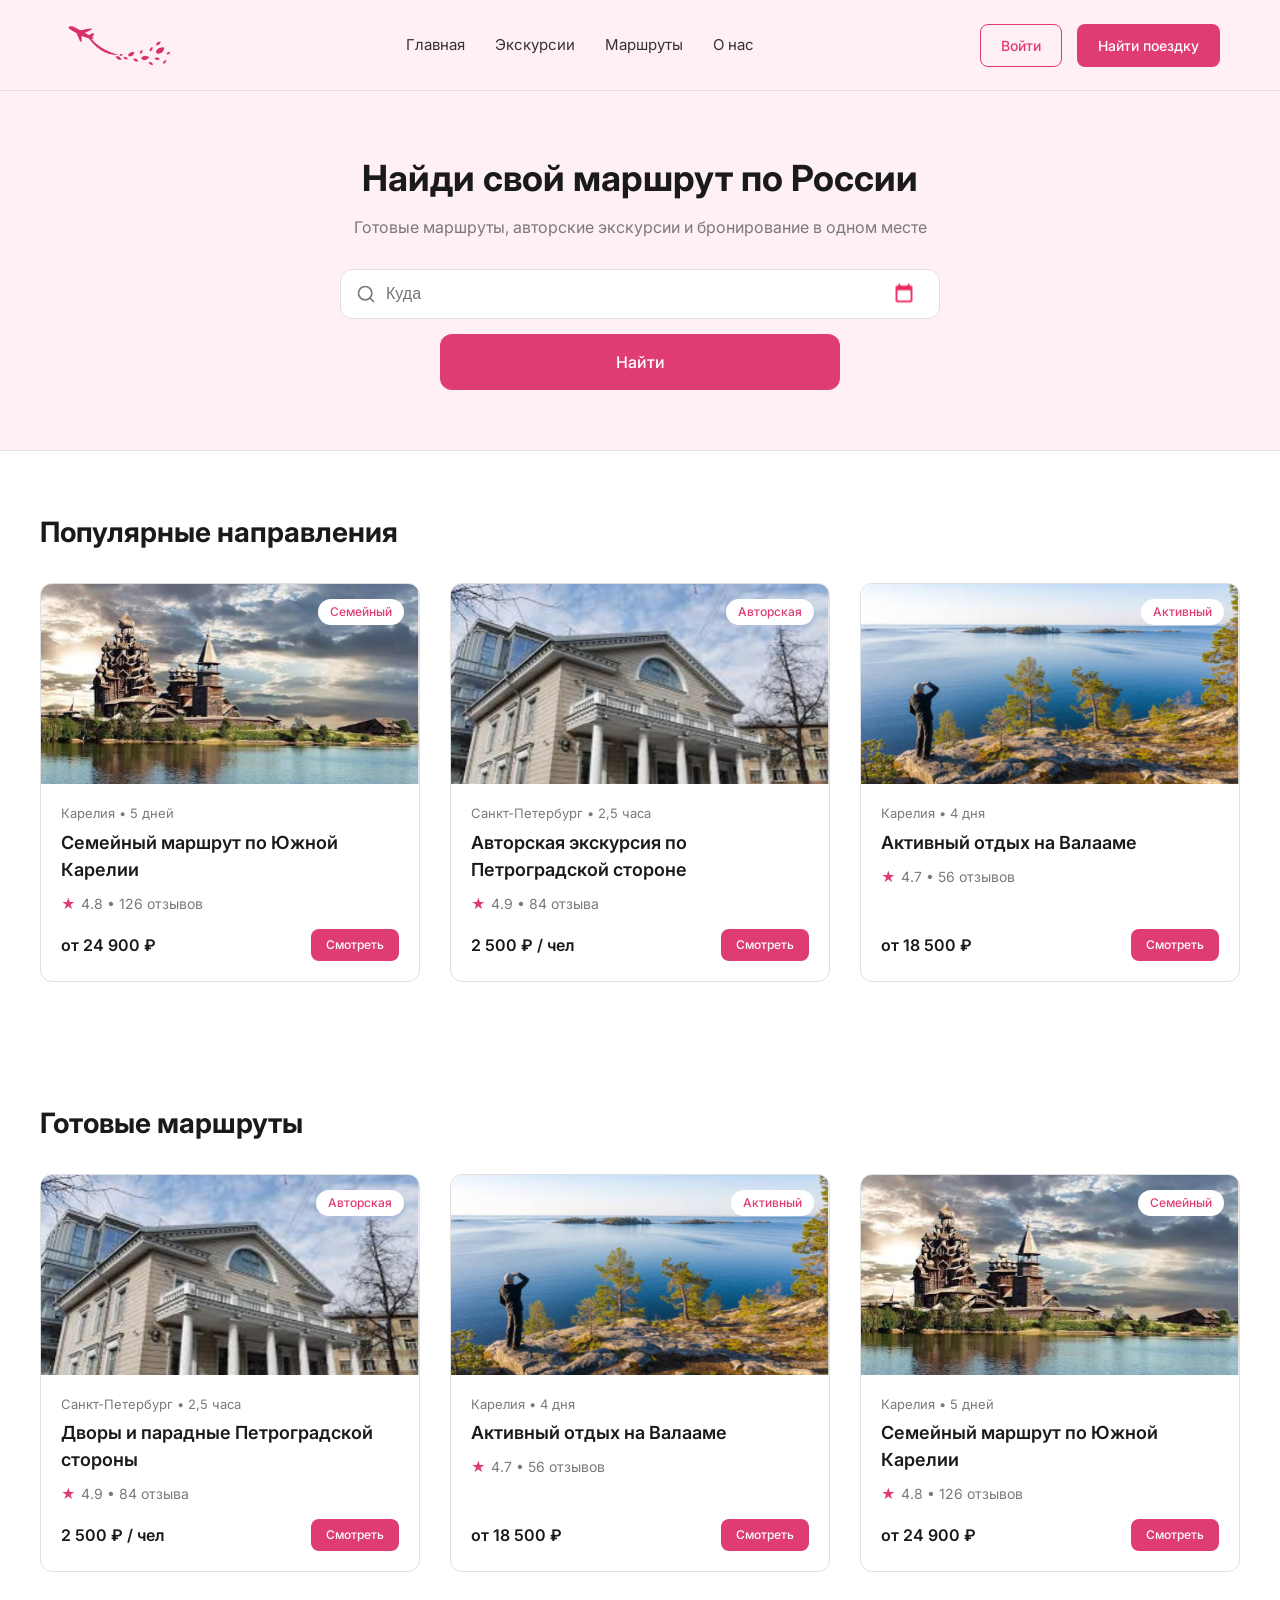
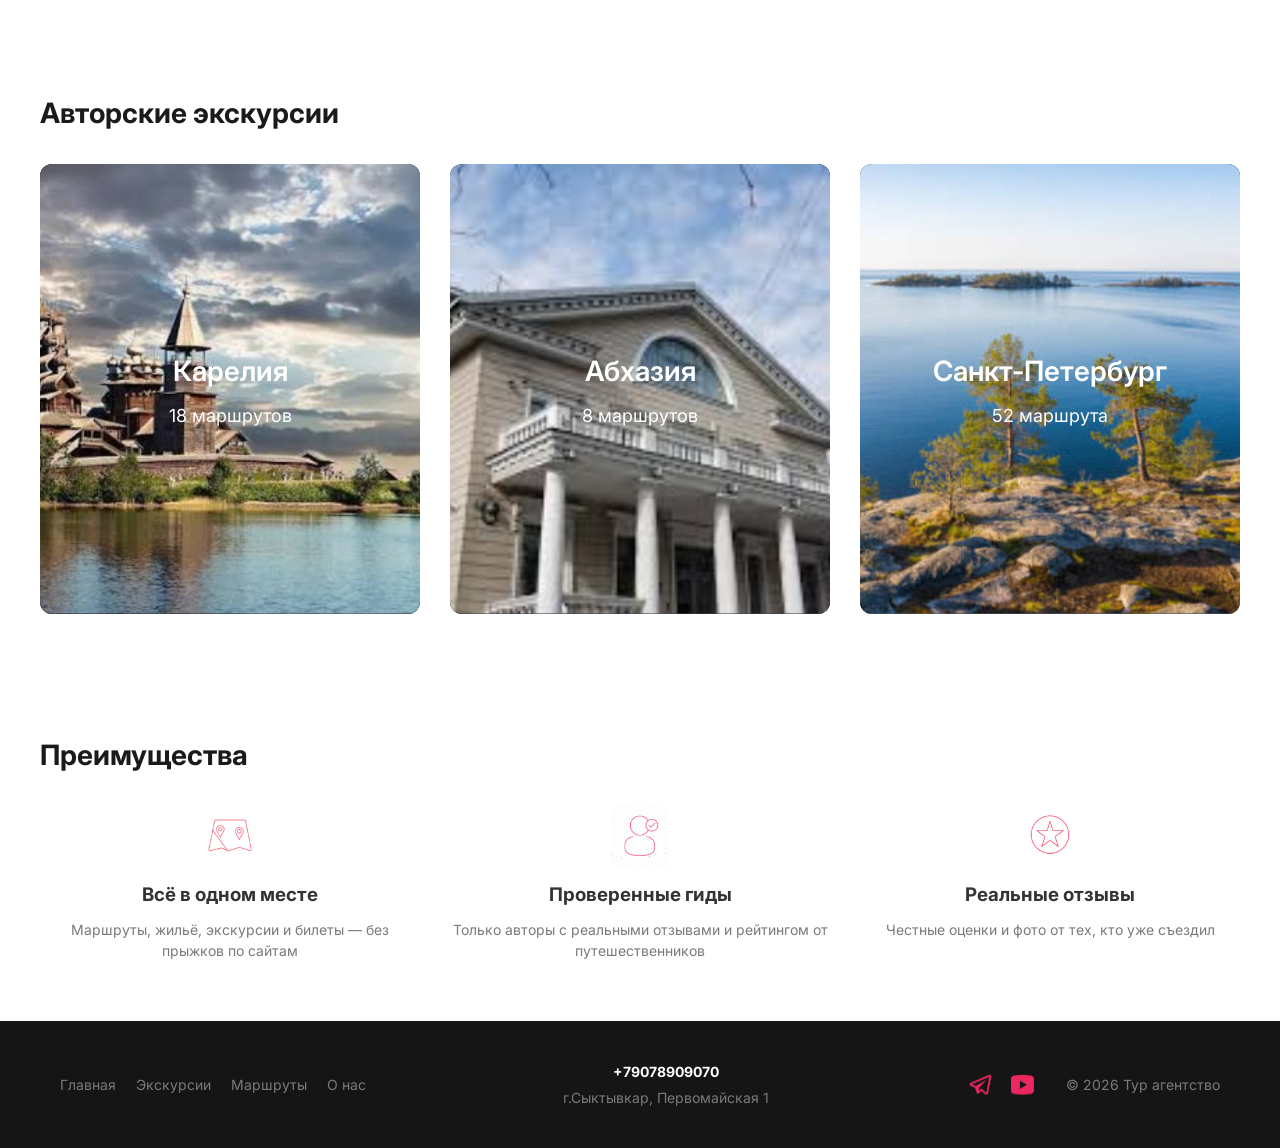
==== commit 6dcd7c3c: "починил адаптацию" ====
--- a/index.html
+++ b/index.html
@@ -174,20 +174,20 @@
         <section class="section container">
             <h2 class="section-title">Преимущества</h2>
             <div class="features">
-                <div>
-                    <img src="./imgs/wdB8N 1.svg" alt="Карта" style="height: 50px; margin-bottom: 15px;">
+                <div class="feature-item">
+                    <img src="./imgs/wdB8N 1.svg" alt="Карта" class="feature-icon">
                     <h3>Всё в одном месте</h3>
-                    <p style="color: #7a7a7a; margin-top: 10px;">Маршруты, жильё, экскурсии и билеты — без прыжков по сайтам</p>
-                </div>
-                <div>
-                    <img src="./imgs/WhKAP 1.svg" alt="Гид" style="height: 50px; margin-bottom: 15px;">
+                    <p class="feature-text">Маршруты, жильё, экскурсии и билеты — без прыжков по сайтам</p>
+                </div>
+                <div class="feature-item">
+                    <img src="./imgs/WhKAP 1.svg" alt="Гид" class="feature-icon">
                     <h3>Проверенные гиды</h3>
-                    <p style="color: #7a7a7a; margin-top: 10px;">Только авторы с реальными отзывами и рейтингом от путешественников</p>
-                </div>
-                <div>
-                    <img src="./imgs/KbwGD 1.svg" alt="Звезда" style="height: 50px; margin-bottom: 15px;">
+                    <p class="feature-text">Только авторы с реальными отзывами и рейтингом от путешественников</p>
+                </div>
+                <div class="feature-item">
+                    <img src="./imgs/KbwGD 1.svg" alt="Звезда" class="feature-icon">
                     <h3>Реальные отзывы</h3>
-                    <p style="color: #7a7a7a; margin-top: 10px;">Честные оценки и фото от тех, кто уже съездил</p>
+                    <p class="feature-text">Честные оценки и фото от тех, кто уже съездил</p>
                 </div>
             </div>
         </section>
--- a/styles/style.css
+++ b/styles/style.css
@@ -176,8 +176,8 @@
 }
 
 .calendar-icon {
-    width: 36px;
-    height: 36px;
+    width: 40px;
+    height: 40px;
     cursor: pointer;
     flex-shrink: 0;
     margin-left: 10px;
@@ -354,9 +354,27 @@
     text-align: center;
 }
 
-.features img {
+.feature-item {
+    display: flex;
+    flex-direction: column;
+    align-items: center;
+    justify-content: flex-start;
+}
+
+.feature-icon {
+    width: 60px;
+    height: 60px;
+    object-fit: contain;
     display: block;
-    margin: 0 auto 15px;
+    margin: 0 auto 15px auto;
+    flex-shrink: 0;
+}
+
+.feature-text {
+    color: #7a7a7a;
+    margin-top: 10px;
+    font-size: 14px;
+    line-height: 1.5;
 }
 
 .form-container {
@@ -565,14 +583,18 @@
 
 .map-placeholder {
     width: 100%;
-    height: 300px;
-    background-color: #e0e0e0;
-    display: flex;
-    align-items: center;
-    justify-content: center;
-    color: #7a7a7a;
+    height: 450px;
     border-radius: 12px;
-    font-size: 20px;
+    overflow: hidden;
+    margin-bottom: 60px;
+    background-color: #f0f0f0;
+}
+
+.map-placeholder iframe {
+    width: 100%;
+    height: 100%;
+    border: 0;
+    display: block;
 }
 
 .footer {
@@ -672,47 +694,201 @@
     .overlay-card {
         height: 350px;
     }
-    .footer-inner {
-        flex-direction: column;
-        gap: 30px;
-        text-align: center;
-    }
-    .footer-contacts {
-        flex-direction: column;
-        gap: 15px;
-    }
 }
 
 @media (max-width: 768px) {
+    .header {
+        padding: 12px 0;
+    }
     .header-inner {
-        flex-direction: column;
-        gap: 15px;
+        flex-wrap: wrap;
+        gap: 12px 10px;
+    }
+    .logo {
+        order: 1;
+    }
+    .logo-img {
+        height: 40px;
+    }
+    .auth-buttons {
+        order: 2;
+        margin-left: auto;
+        gap: 8px;
+    }
+    .auth-buttons .btn {
+        padding: 8px 16px;
+        font-size: 13px;
     }
     .nav {
-        flex-wrap: wrap;
-        justify-content: center;
-        gap: 15px;
+        order: 3;
+        width: 100%;
+        justify-content: space-between;
+        gap: 10px;
+        flex-wrap: nowrap;
+    }
+    .nav a {
+        font-size: 13px;
+        white-space: nowrap;
+    }
+
+    .hero {
+        padding: 40px 0;
+    }
+    .hero h1 {
+        font-size: 26px;
+    }
+    .hero p {
+        font-size: 14px;
+        margin-bottom: 25px;
+    }
+    .search-bar {
+        max-width: 100%;
+    }
+    .search-input-wrapper {
+        padding: 0 12px;
+    }
+    .calendar-icon {
+        width: 32px;
+        height: 32px;
+    }
+    .section {
+        padding: 40px 0;
+    }
+    .section-title {
+        font-size: 22px;
+        margin-bottom: 20px;
     }
     .grid-3 {
         grid-template-columns: 1fr;
-    }
+        gap: 20px;
+    }
+
+    .filters {
+        flex-direction: column;
+        align-items: stretch;
+        gap: 12px;
+        padding: 15px;
+    }
+    .filter-item {
+        justify-content: space-between;
+        font-size: 13px;
+    }
+    .filter-item select {
+        flex: 1;
+        max-width: 180px;
+    }
+    .filters .btn {
+        margin-left: 0 !important;
+        width: 100%;
+        margin-top: 5px;
+    }
+
+    .route-info h1 {
+        font-size: 22px;
+    }
+    .route-price {
+        font-size: 20px;
+        text-align: left;
+    }
+    .route-actions {
+        flex-direction: column;
+        gap: 10px;
+    }
+    .route-actions .btn {
+        width: 100%;
+    }
+    .itinerary h2 {
+        font-size: 20px;
+    }
+    .includes-excludes {
+        grid-template-columns: 1fr;
+        gap: 25px;
+    }
+    .map-placeholder {
+        height: 300px;
+        margin-bottom: 40px;
+    }
+
     .features {
         grid-template-columns: 1fr;
+        gap: 35px;
+    }
+    .feature-icon {
+        width: 55px;
+        height: 55px;
+    }
+    .feature-item h3 {
+        font-size: 17px;
+    }
+
+    .footer {
+        padding: 30px 0 25px;
+    }
+    .footer-inner {
+        display: grid;
+        grid-template-columns: 1fr auto;
+        grid-template-areas:
+            "nav nav"
+            "info social"
+            "copyright copyright";
+        gap: 20px 15px;
     }
     .footer-nav {
+        grid-area: nav;
         flex-wrap: wrap;
-        justify-content: center;
-    }
-    .includes-excludes {
-        grid-template-columns: 1fr;
-    }
-    .overlay-card {
-        height: 250px;
-    }
-    .overlay-text h3 {
-        font-size: 24px;
-    }
-    .overlay-text p {
-        font-size: 16px;
+        gap: 15px 20px;
+    }
+    .footer-nav a {
+        font-size: 13px;
+    }
+    .footer-info {
+        grid-area: info;
+        text-align: left;
+        font-size: 13px;
+    }
+    .footer-info strong {
+        margin-bottom: 3px;
+        font-size: 14px;
+    }
+    .footer-contacts {
+        display: contents;
+    }
+    .footer-social {
+        grid-area: social;
+        gap: 12px;
+        align-self: start;
+    }
+    .footer-social img {
+        height: 24px;
+    }
+    .footer-copyright {
+        grid-area: copyright;
+        border-top: 1px solid #333333;
+        padding-top: 18px;
+        font-size: 13px;
+        text-align: left;
+    }
+}
+
+@media (max-width: 480px) {
+    .nav a {
+        font-size: 12px;
+    }
+    .auth-buttons .btn {
+        padding: 7px 12px;
+        font-size: 12px;
+    }
+    .hero h1 {
+        font-size: 22px;
+    }
+    .section-title {
+        font-size: 20px;
+    }
+    .feature-icon {
+        width: 50px;
+        height: 50px;
+    }
+    .feature-text {
+        font-size: 13px;
     }
 }
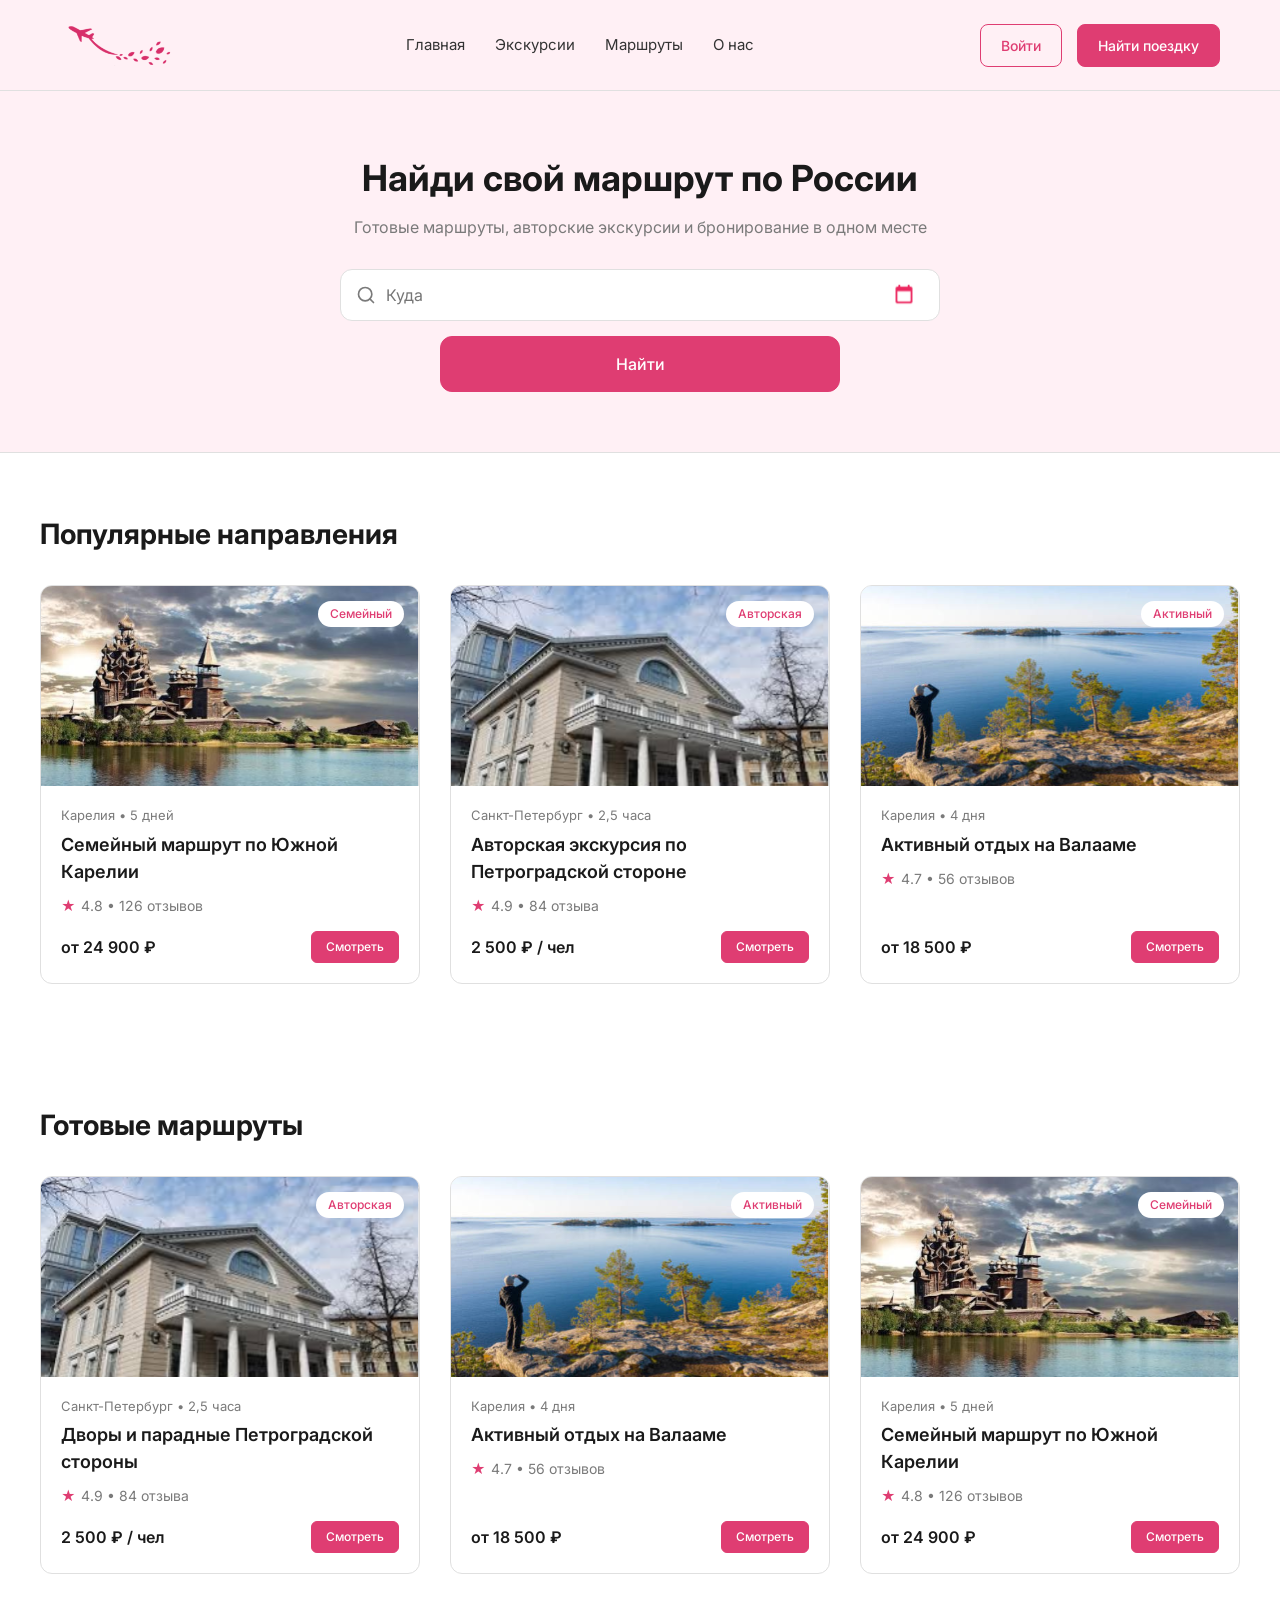
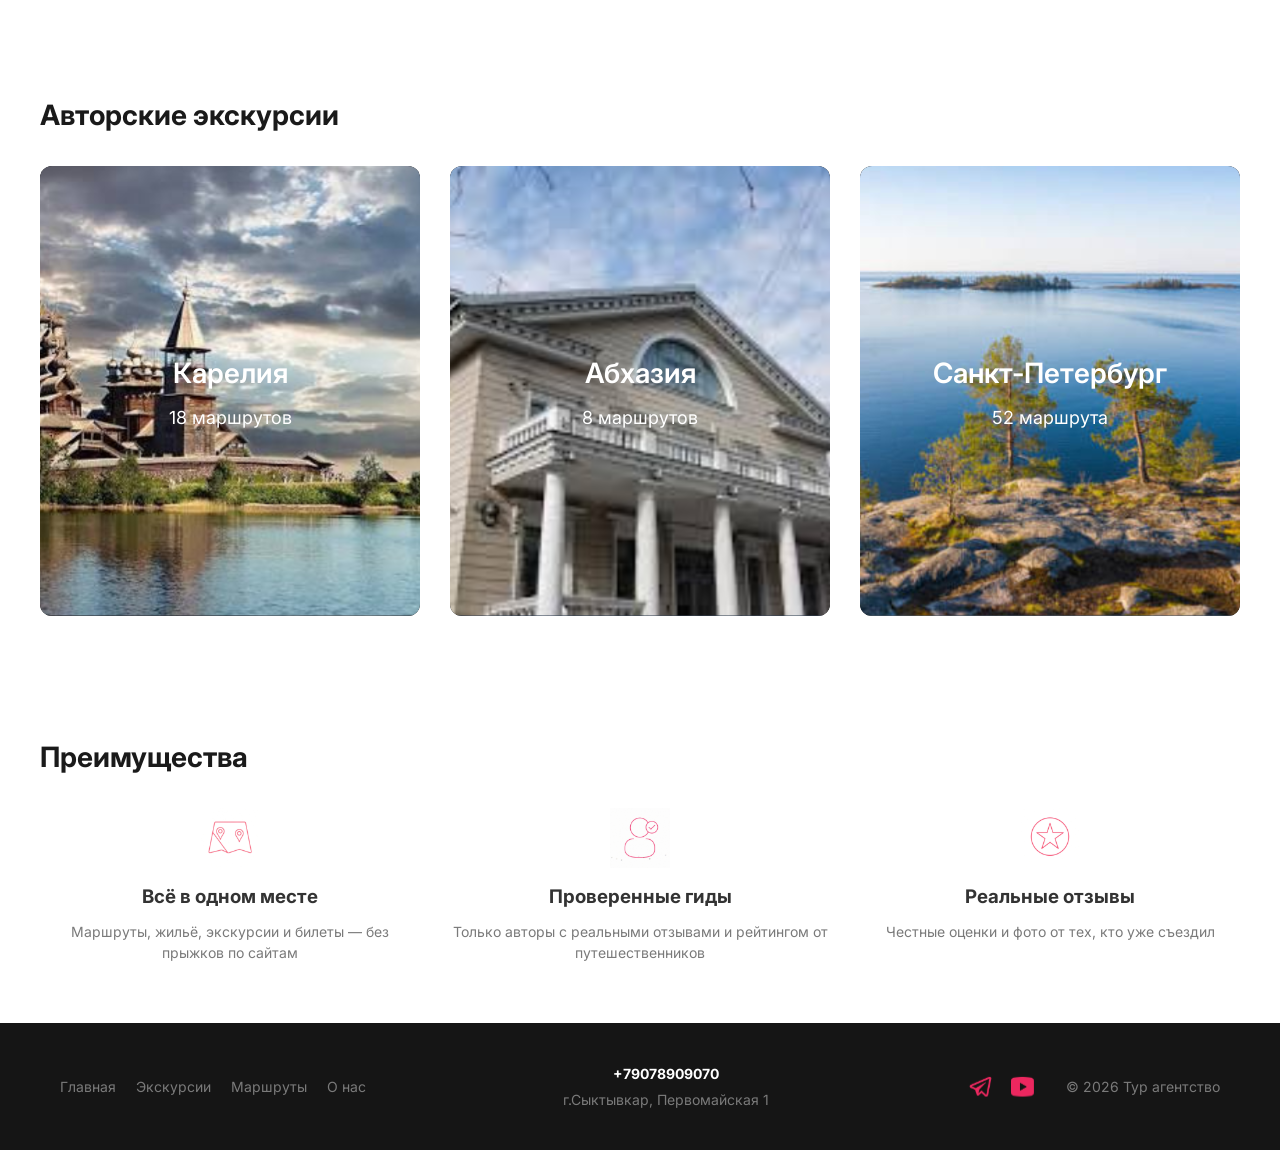
==== commit b9d88279: "Починка стилей для GitHub-packeges(проба)" ====
--- a/index.html
+++ b/index.html
@@ -4,7 +4,7 @@
     <meta charset="UTF-8">
     <meta name="viewport" content="width=device-width, initial-scale=1.0">
     <title>Тур агентство - Главная</title>
-    <link rel="stylesheet" href="/styles/style.css">
+    <link rel="stylesheet" href="./styles/style.css">
     <link href="https://fonts.googleapis.com/css2?family=Inter:wght@400;500;600;700&display=swap" rel="stylesheet">
 </head>
 <body>
--- a/styles/style.css
+++ b/styles/style.css
@@ -36,23 +36,36 @@
     font-weight: 500;
     text-align: center;
     cursor: pointer;
-    transition: all 0.2s ease;
+    transition: background-color 0.2s ease, color 0.2s ease, border-color 0.2s ease;
     border: 1px solid transparent;
     font-size: 14px;
+    font-family: inherit;
+    line-height: 1.5;
+    user-select: none;
 }
 
 .btn-primary {
     background-color: #df3d72;
     color: #ffffff;
+    border-color: #df3d72;
 }
 
 .btn-primary:hover {
     background-color: #c22f5f;
+    border-color: #c22f5f;
+}
+
+.btn-primary:active,
+.btn-primary.active {
+    background-color: #a82650;
+    border-color: #a82650;
 }
 
 .btn-primary:disabled,
 .btn-primary.disabled {
-    background-color: #f0b3c6;
+    background-color: #f5c2d4;
+    color: #ffffff;
+    border-color: #f5c2d4;
     cursor: not-allowed;
 }
 
@@ -64,16 +77,63 @@
 
 .btn-outline:hover {
     background-color: #FFF0F5;
+    color: #c22f5f;
+    border-color: #c22f5f;
+}
+
+.btn-outline:active,
+.btn-outline.active {
+    background-color: #fce4ec;
+    color: #a82650;
+    border-color: #a82650;
+}
+
+.btn-outline:disabled,
+.btn-outline.disabled {
+    background-color: transparent;
+    color: #cccccc;
+    border-color: #e0e0e0;
+    cursor: not-allowed;
+}
+
+.btn-link {
+    background-color: transparent;
+    color: #df3d72;
+    border: none;
+    padding: 5px 0;
+    text-decoration: none;
+    cursor: pointer;
+    transition: color 0.2s ease;
+}
+
+.btn-link:hover {
+    color: #c22f5f;
+    text-decoration: none;
+}
+
+.btn-link:active,
+.btn-link.active {
+    color: #a82650;
+    text-decoration: none;
+}
+
+.btn-link:disabled,
+.btn-link.disabled {
+    color: #cccccc;
+    cursor: not-allowed;
+    text-decoration: none;
 }
 
 .btn-small {
     padding: 6px 14px;
     font-size: 12px;
+    border-radius: 6px;
 }
 
 .btn-large {
     padding: 14px 28px;
     font-size: 16px;
+    border-radius: 10px;
 }
 
 .header {
@@ -107,10 +167,14 @@
 .nav a {
     font-size: 15px;
     color: #333333;
+    transition: color 0.2s ease;
 }
 
 .nav a:hover {
     color: #df3d72;
+    text-decoration: underline;
+    text-underline-offset: 4px;
+    text-decoration-thickness: 1px;
 }
 
 .auth-buttons {
@@ -127,6 +191,7 @@
 
 .breadcrumbs a {
     color: #7a7a7a;
+    transition: color 0.2s ease;
 }
 
 .breadcrumbs a:hover {
@@ -168,11 +233,21 @@
     border: 1px solid #e0e0e0;
     border-radius: 12px;
     padding: 0 15px;
+    transition: border-color 0.2s ease;
+}
+
+.search-input-wrapper:focus-within {
+    border-color: #df3d72;
 }
 
 .search-icon {
     color: #7a7a7a;
     margin-right: 10px;
+    transition: color 0.2s ease;
+}
+
+.search-input-wrapper:focus-within .search-icon {
+    color: #df3d72;
 }
 
 .calendar-icon {
@@ -181,6 +256,11 @@
     cursor: pointer;
     flex-shrink: 0;
     margin-left: 10px;
+    transition: transform 0.2s ease;
+}
+
+.calendar-icon:hover {
+    transform: scale(1.1);
 }
 
 .search-bar input {
@@ -190,6 +270,7 @@
     font-size: 16px;
     outline: none;
     background: transparent;
+    font-family: inherit;
 }
 
 .search-bar .btn {
@@ -222,12 +303,13 @@
     overflow: hidden;
     display: flex;
     flex-direction: column;
-    transition: box-shadow 0.2s;
+    transition: box-shadow 0.3s ease, transform 0.3s ease;
     background: #ffffff;
 }
 
 .card:hover {
-    box-shadow: 0 4px 12px rgba(0, 0, 0, 0.05);
+    box-shadow: 0 8px 24px rgba(0, 0, 0, 0.08);
+    transform: translateY(-4px);
 }
 
 .card-img-wrapper {
@@ -242,6 +324,11 @@
     height: 100%;
     object-fit: cover;
     background-color: #eee;
+    transition: transform 0.4s ease;
+}
+
+.card:hover .card-img {
+    transform: scale(1.05);
 }
 
 .card-tag {
@@ -254,6 +341,7 @@
     border-radius: 20px;
     font-size: 12px;
     font-weight: 500;
+    z-index: 2;
 }
 
 .card-body {
@@ -321,11 +409,11 @@
     width: 100%;
     height: 100%;
     object-fit: cover;
-    transition: transform 0.3s ease;
+    transition: transform 0.5s ease;
 }
 
 .overlay-card:hover img {
-    transform: scale(1.05);
+    transform: scale(1.08);
 }
 
 .overlay-text {
@@ -334,6 +422,11 @@
     text-align: center;
     color: #ffffff;
     padding: 20px;
+    transition: transform 0.3s ease;
+}
+
+.overlay-card:hover .overlay-text {
+    transform: scale(1.05);
 }
 
 .overlay-text h3 {
@@ -368,6 +461,11 @@
     display: block;
     margin: 0 auto 15px auto;
     flex-shrink: 0;
+    transition: transform 0.3s ease;
+}
+
+.feature-item:hover .feature-icon {
+    transform: translateY(-4px);
 }
 
 .feature-text {
@@ -391,24 +489,77 @@
 
 .form-group {
     margin-bottom: 20px;
+    position: relative;
 }
 
 .form-control {
     width: 100%;
-    padding: 14px;
+    padding: 14px 16px;
     border: 1px solid #e0e0e0;
     border-radius: 8px;
     font-size: 15px;
     outline: none;
     font-family: 'Inter', -apple-system, BlinkMacSystemFont, "Segoe UI", Roboto, Helvetica, Arial, sans-serif;
+    background-color: #ffffff;
+    color: #333333;
+    transition: border-color 0.2s ease;
+}
+
+.form-control:hover {
+    border-color: #b8b8b8;
 }
 
 .form-control:focus {
     border-color: #df3d72;
 }
 
+.form-control:not(:placeholder-shown) {
+    border-color: #df3d72;
+}
+
 .form-control::placeholder {
     color: #7a7a7a;
+    transition: color 0.2s ease;
+}
+
+.form-control:focus::placeholder {
+    color: #b8b8b8;
+}
+
+.form-control.is-invalid {
+    border-color: #e53935;
+}
+
+.error-message {
+    display: none;
+    color: #e53935;
+    font-size: 12px;
+    margin-top: 5px;
+}
+
+.form-group.has-error .error-message {
+    display: block;
+}
+
+.form-field-icon {
+    position: absolute;
+    left: 14px;
+    top: 50%;
+    transform: translateY(-50%);
+    width: 20px;
+    height: 20px;
+    pointer-events: none;
+    color: #7a7a7a;
+    transition: color 0.2s ease;
+}
+
+.form-control.has-icon {
+    padding-left: 44px;
+}
+
+.form-control.has-icon:focus ~ .form-field-icon,
+.form-group:focus-within .form-field-icon {
+    color: #df3d72;
 }
 
 .checkbox-group {
@@ -418,12 +569,58 @@
     margin-bottom: 20px;
     font-size: 14px;
     color: #7a7a7a;
-}
-
-.checkbox-group input {
-    accent-color: #df3d72;
-    width: 18px;
-    height: 18px;
+    cursor: pointer;
+    transition: color 0.2s ease;
+}
+
+.checkbox-group:hover {
+    color: #333333;
+}
+
+.checkbox-group input[type="checkbox"] {
+    appearance: none;
+    -webkit-appearance: none;
+    width: 20px;
+    height: 20px;
+    border: 1px solid #e0e0e0;
+    border-radius: 4px;
+    background-color: #ffffff;
+    cursor: pointer;
+    position: relative;
+    flex-shrink: 0;
+    transition: background-color 0.2s ease, border-color 0.2s ease;
+}
+
+.checkbox-group input[type="checkbox"]:hover {
+    border-color: #df3d72;
+}
+
+.checkbox-group input[type="checkbox"]:checked {
+    background-color: #df3d72;
+    border-color: #df3d72;
+}
+
+.checkbox-group input[type="checkbox"]:checked::after {
+    content: "";
+    position: absolute;
+    left: 6px;
+    top: 2px;
+    width: 5px;
+    height: 10px;
+    border: solid #ffffff;
+    border-width: 0 2px 2px 0;
+    transform: rotate(45deg);
+}
+
+.checkbox-group input[type="checkbox"]:disabled {
+    background-color: #f0f0f0;
+    border-color: #e0e0e0;
+    cursor: not-allowed;
+}
+
+.checkbox-group input[type="checkbox"]:disabled:checked {
+    background-color: #cccccc;
+    border-color: #cccccc;
 }
 
 .filters {
@@ -445,11 +642,22 @@
 }
 
 .filter-item select {
-    padding: 8px;
+    padding: 8px 12px;
     border: 1px solid #e0e0e0;
     border-radius: 6px;
     outline: none;
     font-family: 'Inter', -apple-system, BlinkMacSystemFont, "Segoe UI", Roboto, Helvetica, Arial, sans-serif;
+    background-color: #ffffff;
+    cursor: pointer;
+    transition: border-color 0.2s ease;
+}
+
+.filter-item select:hover {
+    border-color: #b8b8b8;
+}
+
+.filter-item select:focus {
+    border-color: #df3d72;
 }
 
 .pagination {
@@ -463,6 +671,13 @@
 .pagination a {
     color: #333333;
     padding: 5px 10px;
+    transition: color 0.2s ease, background-color 0.2s ease;
+    border-radius: 6px;
+}
+
+.pagination a:hover {
+    color: #df3d72;
+    background-color: #FFF0F5;
 }
 
 .pagination a.active {
@@ -488,6 +703,12 @@
     height: 100%;
     object-fit: cover;
     border-radius: 8px;
+    transition: transform 0.3s ease;
+    cursor: pointer;
+}
+
+.route-gallery img:hover {
+    transform: scale(1.02);
 }
 
 .route-gallery img:first-child {
@@ -545,6 +766,17 @@
 
 .itinerary-item {
     margin-bottom: 20px;
+    padding: 15px 0;
+    border-bottom: 1px solid #f0f0f0;
+    transition: padding-left 0.2s ease;
+}
+
+.itinerary-item:last-child {
+    border-bottom: none;
+}
+
+.itinerary-item:hover {
+    padding-left: 8px;
 }
 
 .itinerary-item h3 {
@@ -620,6 +852,7 @@
 .footer-nav a {
     color: #7a7a7a;
     font-size: 14px;
+    transition: color 0.2s ease;
 }
 
 .footer-nav a:hover {
@@ -654,11 +887,12 @@
     display: flex;
     align-items: center;
     justify-content: center;
-    transition: opacity 0.2s;
+    transition: transform 0.25s ease, opacity 0.25s ease;
 }
 
 .footer-social a:hover {
-    opacity: 0.8;
+    transform: translateY(-3px);
+    opacity: 0.9;
 }
 
 .footer-social img {
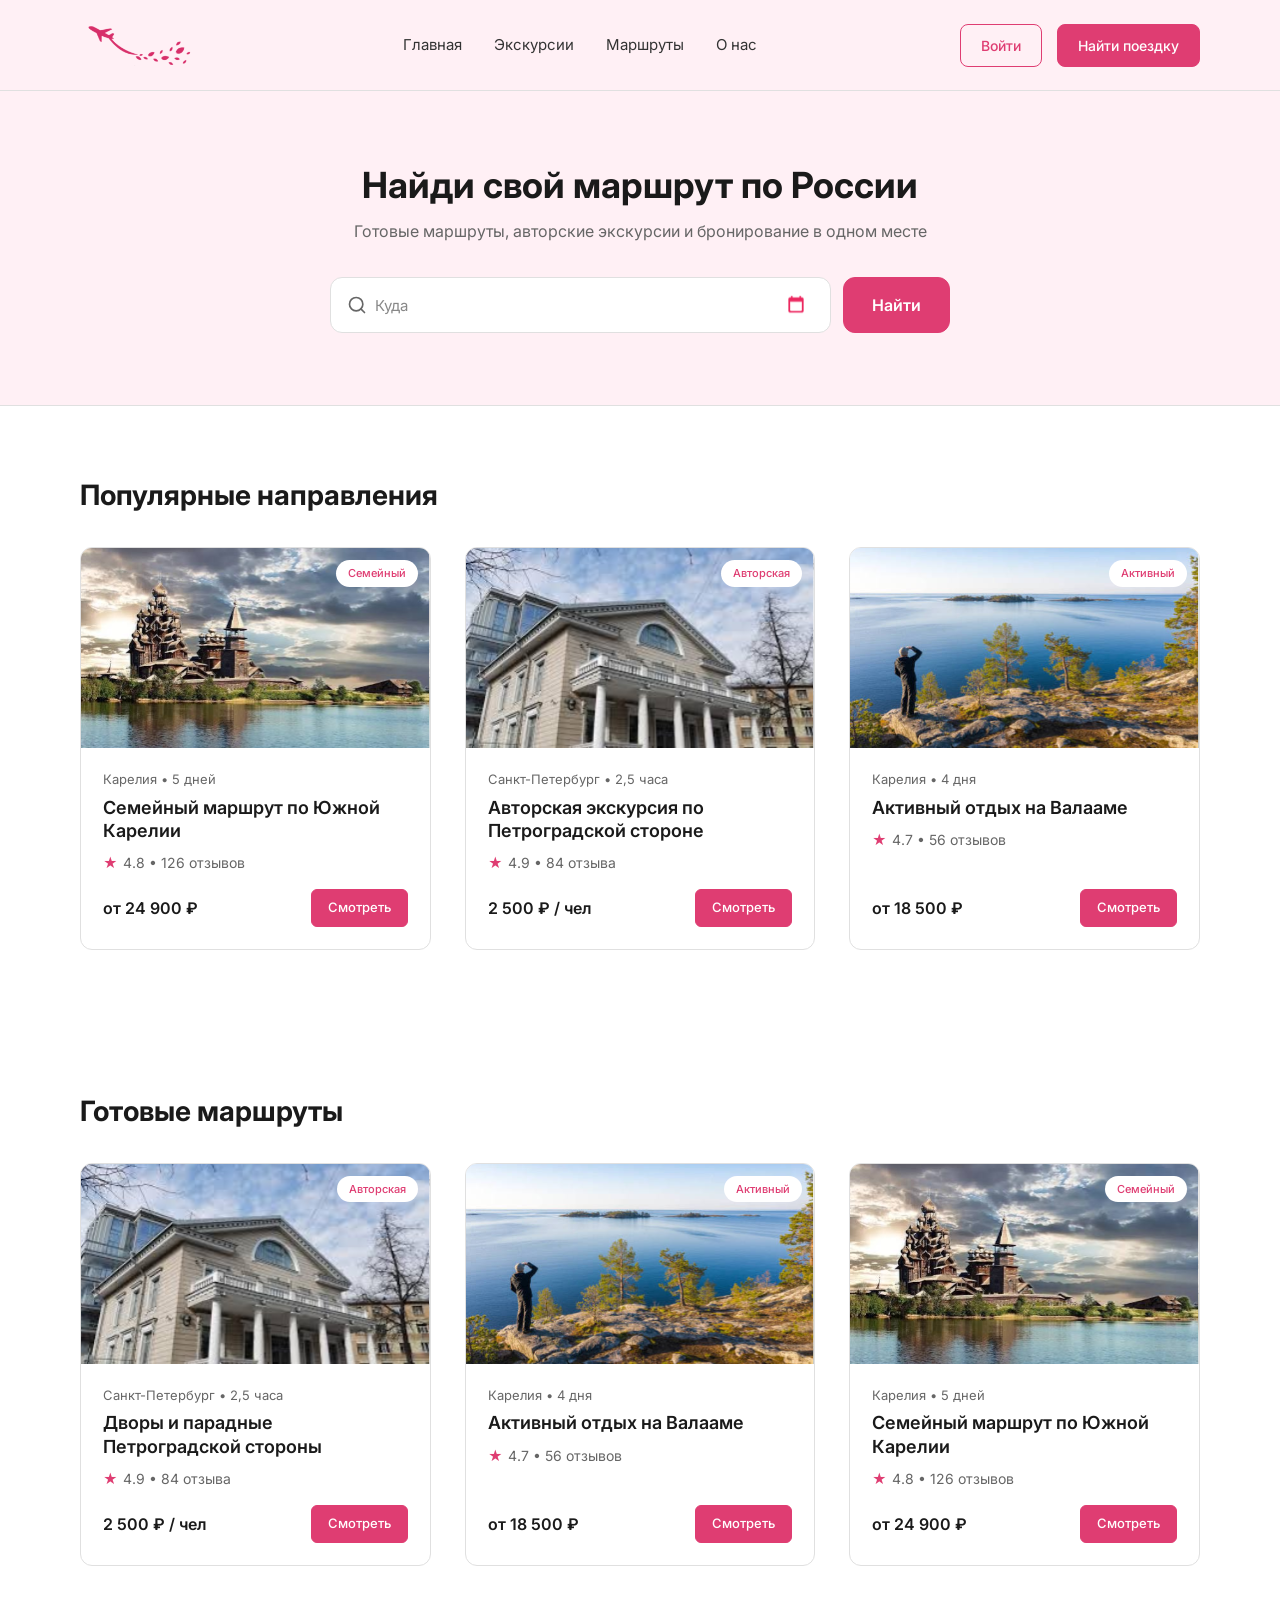
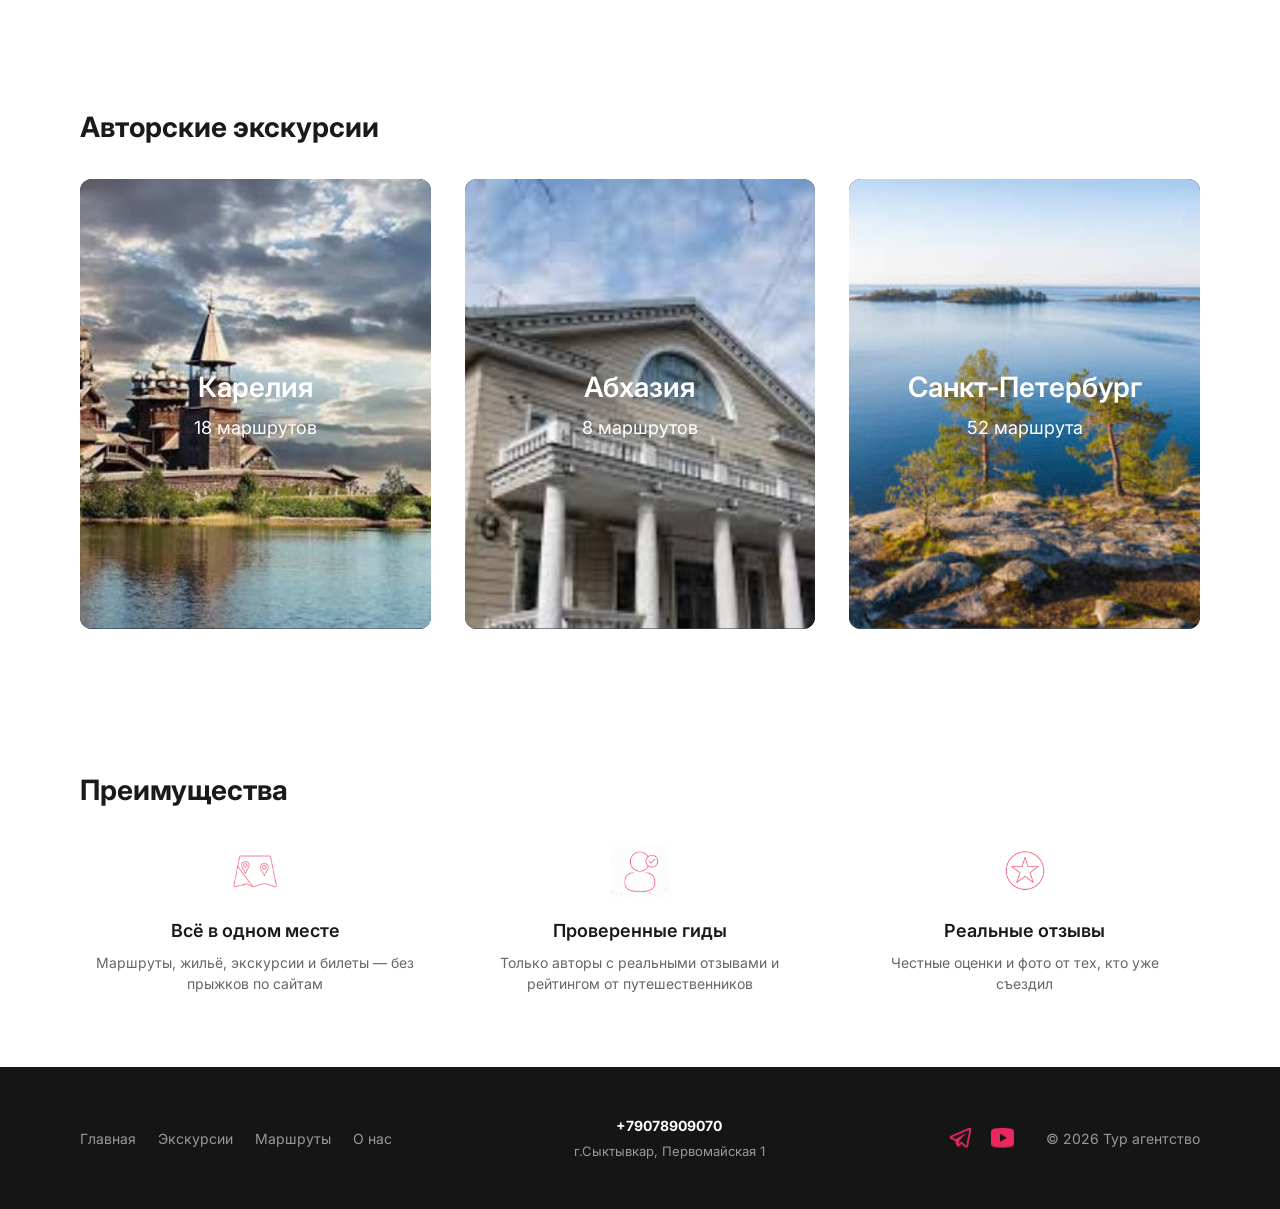
==== commit 485d2496: "Адаптив подправил" ====
--- a/index.html
+++ b/index.html
@@ -3,6 +3,7 @@
 <head>
     <meta charset="UTF-8">
     <meta name="viewport" content="width=device-width, initial-scale=1.0">
+    <meta name="description" content="Тур агентство — готовые маршруты, авторские экскурсии и бронирование по России в одном месте.">
     <title>Тур агентство - Главная</title>
     <link rel="stylesheet" href="./styles/style.css">
     <link href="https://fonts.googleapis.com/css2?family=Inter:wght@400;500;600;700&display=swap" rel="stylesheet">
@@ -11,7 +12,7 @@
     <header class="header">
         <div class="container header-inner">
             <a href="index.html" class="logo">
-                <img src="./imgs/Лого 2.svg" alt="Логотип" class="logo-img">
+                <img src="./imgs/Лого 2.svg" alt="Логотип" class="logo-img" width="120" height="60">
             </a>
             <nav class="nav">
                 <a href="index.html">Главная</a>
@@ -33,9 +34,9 @@
                 <p>Готовые маршруты, авторские экскурсии и бронирование в одном месте</p>
                 <div class="search-bar">
                     <div class="search-input-wrapper">
-                        <svg class="search-icon" width="20" height="20" viewBox="0 0 24 24" fill="none" stroke="currentColor" stroke-width="2" stroke-linecap="round" stroke-linejoin="round"><circle cx="11" cy="11" r="8"></circle><line x1="21" y1="21" x2="16.65" y2="16.65"></line></svg>
-                        <input type="text" placeholder="Куда">
-                        <img src="./imgs/Calendar.svg" alt="Календарь" class="calendar-icon">
+                        <svg class="search-icon" width="20" height="20" viewBox="0 0 24 24" fill="none" stroke="currentColor" stroke-width="2" stroke-linecap="round" stroke-linejoin="round" aria-hidden="true"><circle cx="11" cy="11" r="8"></circle><line x1="21" y1="21" x2="16.65" y2="16.65"></line></svg>
+                        <input type="text" placeholder="Куда" aria-label="Куда">
+                        <img src="./imgs/Calendar.svg" alt="" class="calendar-icon" width="40" height="40">
                     </div>
                     <a href="routes.html" class="btn btn-primary btn-large">Найти</a>
                 </div>
@@ -47,13 +48,13 @@
             <div class="grid-3">
                 <div class="card">
                     <div class="card-img-wrapper">
-                        <img src="./imgs/image 1.svg" alt="Карелия" class="card-img">
+                        <img src="./imgs/image 1.svg" alt="Карелия" class="card-img" width="400" height="250" loading="lazy">
                         <span class="card-tag">Семейный</span>
                     </div>
                     <div class="card-body">
                         <div class="card-meta">Карелия • 5 дней</div>
                         <h3 class="card-title">Семейный маршрут по Южной Карелии</h3>
-                        <div class="card-rating"><span>★</span> 4.8 • 126 отзывов</div>
+                        <div class="card-rating"><span aria-hidden="true">★</span> 4.8 • 126 отзывов</div>
                         <div class="card-footer">
                             <span class="card-price">от 24 900 ₽</span>
                             <a href="route-details.html" class="btn btn-primary btn-small">Смотреть</a>
@@ -62,13 +63,13 @@
                 </div>
                 <div class="card">
                     <div class="card-img-wrapper">
-                        <img src="./imgs/image 1(1).svg" alt="Санкт-Петербург" class="card-img">
+                        <img src="./imgs/image 1(1).svg" alt="Санкт-Петербург" class="card-img" width="400" height="250" loading="lazy">
                         <span class="card-tag">Авторская</span>
                     </div>
                     <div class="card-body">
                         <div class="card-meta">Санкт-Петербург • 2,5 часа</div>
                         <h3 class="card-title">Авторская экскурсия по Петроградской стороне</h3>
-                        <div class="card-rating"><span>★</span> 4.9 • 84 отзыва</div>
+                        <div class="card-rating"><span aria-hidden="true">★</span> 4.9 • 84 отзыва</div>
                         <div class="card-footer">
                             <span class="card-price">2 500 ₽ / чел</span>
                             <a href="route-details.html" class="btn btn-primary btn-small">Смотреть</a>
@@ -77,13 +78,13 @@
                 </div>
                 <div class="card">
                     <div class="card-img-wrapper">
-                        <img src="./imgs/image 1(2).svg" alt="Валаам" class="card-img">
+                        <img src="./imgs/image 1(2).svg" alt="Валаам" class="card-img" width="400" height="250" loading="lazy">
                         <span class="card-tag">Активный</span>
                     </div>
                     <div class="card-body">
                         <div class="card-meta">Карелия • 4 дня</div>
                         <h3 class="card-title">Активный отдых на Валааме</h3>
-                        <div class="card-rating"><span>★</span> 4.7 • 56 отзывов</div>
+                        <div class="card-rating"><span aria-hidden="true">★</span> 4.7 • 56 отзывов</div>
                         <div class="card-footer">
                             <span class="card-price">от 18 500 ₽</span>
                             <a href="route-details.html" class="btn btn-primary btn-small">Смотреть</a>
@@ -98,13 +99,13 @@
             <div class="grid-3">
                 <div class="card">
                     <div class="card-img-wrapper">
-                        <img src="./imgs/image 1(1).svg" alt="Санкт-Петербург" class="card-img">
+                        <img src="./imgs/image 1(1).svg" alt="Санкт-Петербург" class="card-img" width="400" height="250" loading="lazy">
                         <span class="card-tag">Авторская</span>
                     </div>
                     <div class="card-body">
                         <div class="card-meta">Санкт-Петербург • 2,5 часа</div>
                         <h3 class="card-title">Дворы и парадные Петроградской стороны</h3>
-                        <div class="card-rating"><span>★</span> 4.9 • 84 отзыва</div>
+                        <div class="card-rating"><span aria-hidden="true">★</span> 4.9 • 84 отзыва</div>
                         <div class="card-footer">
                             <span class="card-price">2 500 ₽ / чел</span>
                             <a href="route-details.html" class="btn btn-primary btn-small">Смотреть</a>
@@ -113,13 +114,13 @@
                 </div>
                 <div class="card">
                     <div class="card-img-wrapper">
-                        <img src="./imgs/image 1(2).svg" alt="Валаам" class="card-img">
+                        <img src="./imgs/image 1(2).svg" alt="Валаам" class="card-img" width="400" height="250" loading="lazy">
                         <span class="card-tag">Активный</span>
                     </div>
                     <div class="card-body">
                         <div class="card-meta">Карелия • 4 дня</div>
                         <h3 class="card-title">Активный отдых на Валааме</h3>
-                        <div class="card-rating"><span>★</span> 4.7 • 56 отзывов</div>
+                        <div class="card-rating"><span aria-hidden="true">★</span> 4.7 • 56 отзывов</div>
                         <div class="card-footer">
                             <span class="card-price">от 18 500 ₽</span>
                             <a href="route-details.html" class="btn btn-primary btn-small">Смотреть</a>
@@ -128,13 +129,13 @@
                 </div>
                 <div class="card">
                     <div class="card-img-wrapper">
-                        <img src="./imgs/image 1.svg" alt="Карелия" class="card-img">
+                        <img src="./imgs/image 1.svg" alt="Карелия" class="card-img" width="400" height="250" loading="lazy">
                         <span class="card-tag">Семейный</span>
                     </div>
                     <div class="card-body">
                         <div class="card-meta">Карелия • 5 дней</div>
                         <h3 class="card-title">Семейный маршрут по Южной Карелии</h3>
-                        <div class="card-rating"><span>★</span> 4.8 • 126 отзывов</div>
+                        <div class="card-rating"><span aria-hidden="true">★</span> 4.8 • 126 отзывов</div>
                         <div class="card-footer">
                             <span class="card-price">от 24 900 ₽</span>
                             <a href="route-details.html" class="btn btn-primary btn-small">Смотреть</a>
@@ -148,21 +149,21 @@
             <h2 class="section-title">Авторские экскурсии</h2>
             <div class="grid-3">
                 <a href="routes.html" class="overlay-card">
-                    <img src="./imgs/image 1.svg" alt="Карелия">
+                    <img src="./imgs/image 1.svg" alt="Карелия" width="400" height="450" loading="lazy">
                     <div class="overlay-text">
                         <h3>Карелия</h3>
                         <p>18 маршрутов</p>
                     </div>
                 </a>
                 <a href="routes.html" class="overlay-card">
-                    <img src="./imgs/image 1(1).svg" alt="Абхазия">
+                    <img src="./imgs/image 1(1).svg" alt="Абхазия" width="400" height="450" loading="lazy">
                     <div class="overlay-text">
                         <h3>Абхазия</h3>
                         <p>8 маршрутов</p>
                     </div>
                 </a>
                 <a href="routes.html" class="overlay-card">
-                    <img src="./imgs/image 1(2).svg" alt="Санкт-Петербург">
+                    <img src="./imgs/image 1(2).svg" alt="Санкт-Петербург" width="400" height="450" loading="lazy">
                     <div class="overlay-text">
                         <h3>Санкт-Петербург</h3>
                         <p>52 маршрута</p>
@@ -175,17 +176,17 @@
             <h2 class="section-title">Преимущества</h2>
             <div class="features">
                 <div class="feature-item">
-                    <img src="./imgs/wdB8N 1.svg" alt="Карта" class="feature-icon">
+                    <img src="./imgs/wdB8N 1.svg" alt="" class="feature-icon" width="60" height="60" loading="lazy">
                     <h3>Всё в одном месте</h3>
                     <p class="feature-text">Маршруты, жильё, экскурсии и билеты — без прыжков по сайтам</p>
                 </div>
                 <div class="feature-item">
-                    <img src="./imgs/WhKAP 1.svg" alt="Гид" class="feature-icon">
+                    <img src="./imgs/WhKAP 1.svg" alt="" class="feature-icon" width="60" height="60" loading="lazy">
                     <h3>Проверенные гиды</h3>
                     <p class="feature-text">Только авторы с реальными отзывами и рейтингом от путешественников</p>
                 </div>
                 <div class="feature-item">
-                    <img src="./imgs/KbwGD 1.svg" alt="Звезда" class="feature-icon">
+                    <img src="./imgs/KbwGD 1.svg" alt="" class="feature-icon" width="60" height="60" loading="lazy">
                     <h3>Реальные отзывы</h3>
                     <p class="feature-text">Честные оценки и фото от тех, кто уже съездил</p>
                 </div>
@@ -208,8 +209,8 @@
                 </div>
                 <div class="footer-contacts">
                     <div class="footer-social">
-                        <a href="https://t.me" target="_blank" rel="noopener"><img src="./imgs/Telegram App.svg" alt="Telegram"></a>
-                        <a href="https://youtube.com" target="_blank" rel="noopener"><img src="./imgs/YouTube.svg" alt="YouTube"></a>
+                        <a href="https://t.me" target="_blank" rel="noopener" aria-label="Telegram"><img src="./imgs/Telegram App.svg" alt="Telegram" width="32" height="32" loading="lazy"></a>
+                        <a href="https://youtube.com" target="_blank" rel="noopener" aria-label="YouTube"><img src="./imgs/YouTube.svg" alt="YouTube" width="32" height="32" loading="lazy"></a>
                     </div>
                     <div class="footer-copyright">
                         © 2026 Тур агентство
--- a/styles/style.css
+++ b/styles/style.css
@@ -2,6 +2,10 @@
     box-sizing: border-box;
     margin: 0;
     padding: 0;
+}
+
+html {
+    scroll-behavior: smooth;
 }
 
 body {
@@ -12,12 +16,16 @@
     display: flex;
     flex-direction: column;
     min-height: 100vh;
+    -webkit-font-smoothing: antialiased;
+    -moz-osx-font-smoothing: grayscale;
 }
 
 .container {
+    width: 100%;
     max-width: 1200px;
     margin: 0 auto;
-    padding: 0 20px;
+    padding-left: 24px;
+    padding-right: 24px;
 }
 
 a {
@@ -27,6 +35,15 @@
 
 ul {
     list-style: none;
+}
+
+a:focus-visible,
+button:focus-visible,
+input:focus-visible,
+select:focus-visible,
+textarea:focus-visible {
+    outline: 2px solid #df3d72;
+    outline-offset: 2px;
 }
 
 .btn {
@@ -108,25 +125,22 @@
 
 .btn-link:hover {
     color: #c22f5f;
-    text-decoration: none;
 }
 
 .btn-link:active,
 .btn-link.active {
     color: #a82650;
-    text-decoration: none;
 }
 
 .btn-link:disabled,
 .btn-link.disabled {
     color: #cccccc;
     cursor: not-allowed;
-    text-decoration: none;
 }
 
 .btn-small {
-    padding: 6px 14px;
-    font-size: 12px;
+    padding: 8px 16px;
+    font-size: 13px;
     border-radius: 6px;
 }
 
@@ -136,37 +150,64 @@
     border-radius: 10px;
 }
 
+.btn-block {
+    width: 100%;
+}
+
 .header {
     background-color: #FFF0F5;
     border-bottom: 1px solid #e0e0e0;
-    padding: 15px 0;
+    padding: 14px 0;
 }
 
 .header-inner {
+    display: grid;
+    grid-template-columns: auto 1fr auto;
+    grid-template-areas:
+        "logo . auth"
+        "nav nav nav";
+    align-items: center;
+    gap: 14px 16px;
+}
+
+.logo {
+    grid-area: logo;
+    display: flex;
+    align-items: center;
+}
+
+.logo-img {
+    height: 32px;
+    width: auto;
+    display: block;
+}
+
+.auth-buttons {
+    grid-area: auth;
+    display: flex;
+    align-items: center;
+    gap: 8px;
+}
+
+.auth-buttons .btn {
+    padding: 8px 14px;
+    font-size: 12px;
+}
+
+.nav {
+    grid-area: nav;
     display: flex;
     justify-content: space-between;
     align-items: center;
-}
-
-.logo {
-    display: flex;
-    align-items: center;
     gap: 10px;
-}
-
-.logo-img {
-    height: 60px;
-    width: auto;
-}
-
-.nav {
-    display: flex;
-    gap: 30px;
+    width: 100%;
+    padding-top: 6px;
 }
 
 .nav a {
-    font-size: 15px;
+    font-size: 13px;
     color: #333333;
+    white-space: nowrap;
     transition: color 0.2s ease;
 }
 
@@ -177,20 +218,15 @@
     text-decoration-thickness: 1px;
 }
 
-.auth-buttons {
-    display: flex;
-    gap: 15px;
-    align-items: center;
-}
-
 .breadcrumbs {
     font-size: 13px;
-    color: #7a7a7a;
+    color: #666666;
     margin: 20px 0;
+    line-height: 1.5;
 }
 
 .breadcrumbs a {
-    color: #7a7a7a;
+    color: #666666;
     transition: color 0.2s ease;
 }
 
@@ -198,31 +234,47 @@
     color: #df3d72;
 }
 
+.section-title {
+    font-size: 22px;
+    margin-bottom: 22px;
+    color: #1a1a1a;
+    line-height: 1.25;
+}
+
+.section-title--center {
+    text-align: center;
+    margin-top: 16px;
+}
+
 .hero {
     background-color: #FFF0F5;
-    padding: 60px 0;
+    padding-top: 44px;
+    padding-bottom: 44px;
     text-align: center;
     border-bottom: 1px solid #e0e0e0;
 }
 
 .hero h1 {
-    font-size: 36px;
-    margin-bottom: 10px;
+    font-size: 26px;
+    margin-bottom: 12px;
     color: #1a1a1a;
+    line-height: 1.25;
+    font-weight: 700;
 }
 
 .hero p {
-    color: #7a7a7a;
-    margin-bottom: 30px;
+    color: #666666;
+    margin-bottom: 26px;
+    font-size: 14px;
+    line-height: 1.45;
 }
 
 .search-bar {
     display: flex;
     flex-direction: column;
-    align-items: center;
-    gap: 15px;
-    max-width: 600px;
-    margin: 0 auto;
+    align-items: stretch;
+    gap: 14px;
+    width: 100%;
 }
 
 .search-input-wrapper {
@@ -232,7 +284,7 @@
     background: #ffffff;
     border: 1px solid #e0e0e0;
     border-radius: 12px;
-    padding: 0 15px;
+    padding: 0 14px;
     transition: border-color 0.2s ease;
 }
 
@@ -241,8 +293,9 @@
 }
 
 .search-icon {
-    color: #7a7a7a;
-    margin-right: 10px;
+    color: #666666;
+    margin-right: 8px;
+    flex-shrink: 0;
     transition: color 0.2s ease;
 }
 
@@ -251,11 +304,11 @@
 }
 
 .calendar-icon {
-    width: 40px;
-    height: 40px;
+    width: 28px;
+    height: 28px;
     cursor: pointer;
     flex-shrink: 0;
-    margin-left: 10px;
+    margin-left: 8px;
     transition: transform 0.2s ease;
 }
 
@@ -265,36 +318,37 @@
 
 .search-bar input {
     flex: 1;
+    min-width: 0;
     border: none;
-    padding: 15px 0;
-    font-size: 16px;
+    padding: 14px 0;
+    font-size: 15px;
     outline: none;
     background: transparent;
     font-family: inherit;
+    color: #333333;
+}
+
+.search-bar input::placeholder {
+    color: #888888;
 }
 
 .search-bar .btn {
     width: 100%;
-    max-width: 400px;
-    padding: 15px;
+    padding: 14px;
     border-radius: 12px;
-    font-size: 16px;
+    font-size: 15px;
+    font-weight: 600;
 }
 
 .section {
-    padding: 60px 0;
-}
-
-.section-title {
-    font-size: 28px;
-    margin-bottom: 30px;
-    color: #1a1a1a;
+    padding-top: 40px;
+    padding-bottom: 40px;
 }
 
 .grid-3 {
     display: grid;
-    grid-template-columns: repeat(3, 1fr);
-    gap: 30px;
+    grid-template-columns: 1fr;
+    gap: 22px;
 }
 
 .card {
@@ -303,8 +357,8 @@
     overflow: hidden;
     display: flex;
     flex-direction: column;
+    background: #ffffff;
     transition: box-shadow 0.3s ease, transform 0.3s ease;
-    background: #ffffff;
 }
 
 .card:hover {
@@ -315,15 +369,16 @@
 .card-img-wrapper {
     position: relative;
     width: 100%;
-    height: 200px;
+    aspect-ratio: 16 / 10;
     overflow: hidden;
+    background-color: #f0f0f0;
 }
 
 .card-img {
     width: 100%;
     height: 100%;
     object-fit: cover;
-    background-color: #eee;
+    display: block;
     transition: transform 0.4s ease;
 }
 
@@ -333,19 +388,19 @@
 
 .card-tag {
     position: absolute;
-    top: 15px;
-    right: 15px;
+    top: 12px;
+    right: 12px;
     background-color: #ffffff;
     color: #df3d72;
-    padding: 4px 12px;
+    padding: 5px 12px;
     border-radius: 20px;
-    font-size: 12px;
+    font-size: 11px;
     font-weight: 500;
     z-index: 2;
 }
 
 .card-body {
-    padding: 20px;
+    padding: 18px;
     display: flex;
     flex-direction: column;
     flex-grow: 1;
@@ -353,40 +408,47 @@
 
 .card-meta {
     font-size: 13px;
-    color: #7a7a7a;
-    margin-bottom: 5px;
+    color: #666666;
+    margin-bottom: 6px;
 }
 
 .card-title {
-    font-size: 18px;
+    font-size: 17px;
     font-weight: 600;
     margin-bottom: 10px;
     color: #1a1a1a;
+    line-height: 1.3;
 }
 
 .card-rating {
-    font-size: 14px;
-    color: #7a7a7a;
+    font-size: 13px;
+    color: #666666;
     display: flex;
     align-items: center;
     gap: 5px;
-    margin-bottom: 15px;
+    margin-bottom: 16px;
 }
 
 .card-rating span {
     color: #df3d72;
 }
 
+.card-rating--lg {
+    margin-bottom: 20px;
+    font-size: 14px;
+}
+
 .card-footer {
     display: flex;
     justify-content: space-between;
     align-items: center;
+    gap: 12px;
     margin-top: auto;
 }
 
 .card-price {
     font-weight: 600;
-    font-size: 16px;
+    font-size: 15px;
     color: #1a1a1a;
 }
 
@@ -397,15 +459,14 @@
     align-items: center;
     border-radius: 12px;
     overflow: hidden;
-    height: 450px;
+    height: 220px;
     text-decoration: none;
     background-color: #000;
 }
 
 .overlay-card img {
     position: absolute;
-    top: 0;
-    left: 0;
+    inset: 0;
     width: 100%;
     height: 100%;
     object-fit: cover;
@@ -421,7 +482,7 @@
     z-index: 2;
     text-align: center;
     color: #ffffff;
-    padding: 20px;
+    padding: 16px;
     transition: transform 0.3s ease;
 }
 
@@ -430,20 +491,20 @@
 }
 
 .overlay-text h3 {
-    font-size: 28px;
-    margin-bottom: 10px;
+    font-size: 22px;
+    margin-bottom: 6px;
     font-weight: 600;
 }
 
 .overlay-text p {
-    font-size: 18px;
+    font-size: 14px;
     font-weight: 400;
 }
 
 .features {
     display: grid;
-    grid-template-columns: repeat(3, 1fr);
-    gap: 30px;
+    grid-template-columns: 1fr;
+    gap: 34px;
     text-align: center;
 }
 
@@ -451,15 +512,15 @@
     display: flex;
     flex-direction: column;
     align-items: center;
-    justify-content: flex-start;
+    padding: 0 12px;
 }
 
 .feature-icon {
-    width: 60px;
-    height: 60px;
+    width: 50px;
+    height: 50px;
     object-fit: contain;
     display: block;
-    margin: 0 auto 15px auto;
+    margin: 0 auto 12px auto;
     flex-shrink: 0;
     transition: transform 0.3s ease;
 }
@@ -468,28 +529,34 @@
     transform: translateY(-4px);
 }
 
+.feature-item h3 {
+    font-size: 17px;
+    margin-bottom: 8px;
+    color: #1a1a1a;
+    font-weight: 600;
+}
+
 .feature-text {
-    color: #7a7a7a;
-    margin-top: 10px;
-    font-size: 14px;
-    line-height: 1.5;
+    color: #666666;
+    font-size: 13px;
+    line-height: 1.55;
+    max-width: 320px;
 }
 
 .form-container {
-    max-width: 400px;
-    margin: 40px auto;
+    max-width: 100%;
+    margin: 32px auto;
 }
 
 .form-title {
-    font-size: 32px;
+    font-size: 26px;
     text-align: center;
-    margin-bottom: 30px;
+    margin-bottom: 28px;
     color: #1a1a1a;
 }
 
 .form-group {
-    margin-bottom: 20px;
-    position: relative;
+    margin-bottom: 18px;
 }
 
 .form-control {
@@ -497,9 +564,9 @@
     padding: 14px 16px;
     border: 1px solid #e0e0e0;
     border-radius: 8px;
-    font-size: 15px;
+    font-size: 16px;
     outline: none;
-    font-family: 'Inter', -apple-system, BlinkMacSystemFont, "Segoe UI", Roboto, Helvetica, Arial, sans-serif;
+    font-family: inherit;
     background-color: #ffffff;
     color: #333333;
     transition: border-color 0.2s ease;
@@ -518,7 +585,7 @@
 }
 
 .form-control::placeholder {
-    color: #7a7a7a;
+    color: #666666;
     transition: color 0.2s ease;
 }
 
@@ -526,40 +593,24 @@
     color: #b8b8b8;
 }
 
+textarea.form-control {
+    resize: vertical;
+    min-height: 100px;
+}
+
 .form-control.is-invalid {
-    border-color: #e53935;
+    border-color: #d32f2f;
 }
 
 .error-message {
     display: none;
-    color: #e53935;
+    color: #d32f2f;
     font-size: 12px;
-    margin-top: 5px;
+    margin-top: 4px;
 }
 
 .form-group.has-error .error-message {
     display: block;
-}
-
-.form-field-icon {
-    position: absolute;
-    left: 14px;
-    top: 50%;
-    transform: translateY(-50%);
-    width: 20px;
-    height: 20px;
-    pointer-events: none;
-    color: #7a7a7a;
-    transition: color 0.2s ease;
-}
-
-.form-control.has-icon {
-    padding-left: 44px;
-}
-
-.form-control.has-icon:focus ~ .form-field-icon,
-.form-group:focus-within .form-field-icon {
-    color: #df3d72;
 }
 
 .checkbox-group {
@@ -567,8 +618,8 @@
     align-items: center;
     gap: 10px;
     margin-bottom: 20px;
-    font-size: 14px;
-    color: #7a7a7a;
+    font-size: 13px;
+    color: #666666;
     cursor: pointer;
     transition: color 0.2s ease;
 }
@@ -625,20 +676,25 @@
 
 .filters {
     display: flex;
-    flex-wrap: wrap;
-    gap: 20px;
+    flex-direction: column;
+    gap: 18px;
+    background: #FFF0F5;
+    padding: 22px 20px;
+    border-radius: 12px;
+    margin-bottom: 28px;
+}
+
+.filter-item {
+    display: flex;
+    justify-content: space-between;
     align-items: center;
-    background: #FFF0F5;
-    padding: 20px;
-    border-radius: 12px;
-    margin-bottom: 30px;
-}
-
-.filter-item {
-    display: flex;
-    align-items: center;
-    gap: 10px;
-    font-size: 14px;
+    gap: 12px;
+    font-size: 13px;
+    color: #333333;
+}
+
+.filter-item label {
+    flex-shrink: 0;
 }
 
 .filter-item select {
@@ -646,10 +702,14 @@
     border: 1px solid #e0e0e0;
     border-radius: 6px;
     outline: none;
-    font-family: 'Inter', -apple-system, BlinkMacSystemFont, "Segoe UI", Roboto, Helvetica, Arial, sans-serif;
+    font-family: inherit;
+    font-size: 13px;
     background-color: #ffffff;
     cursor: pointer;
     transition: border-color 0.2s ease;
+    flex: 1;
+    max-width: 180px;
+    text-align: right;
 }
 
 .filter-item select:hover {
@@ -660,19 +720,33 @@
     border-color: #df3d72;
 }
 
+.filters .btn {
+    width: 100%;
+    margin-top: 4px;
+}
+
+.routes-count {
+    text-align: center;
+    color: #666666;
+    margin-bottom: 26px;
+    font-size: 14px;
+}
+
 .pagination {
     display: flex;
     justify-content: center;
-    gap: 15px;
-    margin: 40px 0;
-    font-size: 16px;
+    align-items: center;
+    gap: 8px;
+    margin: 36px 0;
+    font-size: 15px;
+    flex-wrap: wrap;
 }
 
 .pagination a {
     color: #333333;
-    padding: 5px 10px;
+    padding: 6px 10px;
+    border-radius: 6px;
     transition: color 0.2s ease, background-color 0.2s ease;
-    border-radius: 6px;
 }
 
 .pagination a:hover {
@@ -685,24 +759,30 @@
     font-weight: bold;
 }
 
+.pagination span {
+    color: #666666;
+}
+
 .route-details {
     display: grid;
-    grid-template-columns: 1fr 1fr;
-    gap: 40px;
-    margin-bottom: 40px;
+    grid-template-columns: 1fr;
+    gap: 26px;
+    margin-bottom: 28px;
 }
 
 .route-gallery {
     display: grid;
     grid-template-columns: 1fr 1fr;
-    gap: 10px;
+    gap: 8px;
 }
 
 .route-gallery img {
     width: 100%;
     height: 100%;
+    aspect-ratio: 1 / 1;
     object-fit: cover;
     border-radius: 8px;
+    display: block;
     transition: transform 0.3s ease;
     cursor: pointer;
 }
@@ -713,46 +793,57 @@
 
 .route-gallery img:first-child {
     grid-column: span 2;
-    height: 250px;
+    aspect-ratio: 16 / 9;
 }
 
 .route-info h1 {
-    font-size: 28px;
-    margin-bottom: 15px;
+    font-size: 24px;
+    margin-bottom: 16px;
+    color: #1a1a1a;
+    line-height: 1.25;
+    font-weight: 700;
 }
 
 .tags {
     display: flex;
-    gap: 10px;
-    margin-bottom: 15px;
+    flex-wrap: wrap;
+    gap: 8px;
+    margin-bottom: 16px;
 }
 
 .tag {
     background: #FFF0F5;
     color: #df3d72;
-    padding: 4px 12px;
+    padding: 5px 12px;
     border-radius: 20px;
     font-size: 12px;
     font-weight: 500;
 }
 
 .route-desc {
-    margin-bottom: 20px;
-    color: #7a7a7a;
+    margin-bottom: 22px;
+    color: #666666;
+    font-size: 14px;
+    line-height: 1.55;
 }
 
 .route-price {
-    font-size: 24px;
+    font-size: 22px;
     font-weight: 700;
-    margin-bottom: 20px;
+    margin-bottom: 22px;
     display: block;
-    text-align: right;
+    text-align: left;
+    color: #1a1a1a;
 }
 
 .route-actions {
     display: flex;
-    gap: 15px;
-    justify-content: flex-end;
+    flex-direction: column-reverse;
+    gap: 12px;
+}
+
+.route-actions .btn {
+    width: 100%;
 }
 
 .itinerary {
@@ -761,64 +852,77 @@
 
 .itinerary h2 {
     text-align: center;
-    margin-bottom: 30px;
+    margin-bottom: 28px;
+    font-size: 22px;
+    color: #1a1a1a;
 }
 
 .itinerary-item {
-    margin-bottom: 20px;
-    padding: 15px 0;
-    border-bottom: 1px solid #f0f0f0;
-    transition: padding-left 0.2s ease;
-}
-
-.itinerary-item:last-child {
-    border-bottom: none;
-}
-
-.itinerary-item:hover {
-    padding-left: 8px;
+    margin-bottom: 24px;
 }
 
 .itinerary-item h3 {
-    font-size: 18px;
-    margin-bottom: 5px;
+    font-size: 17px;
+    margin-bottom: 8px;
+    color: #1a1a1a;
+    font-weight: 600;
+}
+
+.itinerary-item p {
+    color: #666666;
+    font-size: 14px;
+    line-height: 1.55;
 }
 
 .includes-excludes {
     display: grid;
-    grid-template-columns: 1fr 1fr;
-    gap: 40px;
+    grid-template-columns: 1fr;
+    gap: 32px;
     margin-top: 40px;
+}
+
+.includes-excludes h3 {
+    font-size: 18px;
+    margin-bottom: 16px;
+    color: #1a1a1a;
+    font-weight: 600;
 }
 
 .includes-excludes ul {
     list-style: disc;
-    padding-left: 20px;
-    color: #7a7a7a;
+    padding-left: 22px;
+    color: #666666;
+    font-size: 14px;
+    line-height: 1.7;
 }
 
 .includes-excludes li {
-    margin-bottom: 8px;
+    margin-bottom: 6px;
 }
 
 .contacts-grid {
     display: grid;
-    grid-template-columns: 1fr 1fr;
-    gap: 40px;
-    margin-bottom: 40px;
+    grid-template-columns: 1fr;
+    gap: 34px;
+    margin-bottom: 34px;
 }
 
 .contact-info p {
-    margin-bottom: 15px;
-    font-size: 16px;
+    margin-bottom: 14px;
+    font-size: 15px;
+    line-height: 1.55;
+}
+
+.contact-info strong {
+    color: #1a1a1a;
 }
 
 .map-placeholder {
     width: 100%;
-    height: 450px;
+    height: 300px;
     border-radius: 12px;
     overflow: hidden;
-    margin-bottom: 60px;
+    margin-bottom: 40px;
     background-color: #f0f0f0;
 }
 
@@ -832,26 +936,31 @@
 .footer {
     background-color: #151515;
     color: #ffffff;
-    padding: 40px 0;
+    padding: 34px 0 28px;
     margin-top: auto;
 }
 
 .footer-inner {
-    display: flex;
-    justify-content: space-between;
-    align-items: center;
-    gap: 40px;
+    display: grid;
+    grid-template-columns: 1fr auto;
+    grid-template-areas:
+        "nav nav"
+        "info social"
+        "copyright copyright";
+    gap: 24px 16px;
+    align-items: start;
 }
 
 .footer-nav {
-    display: flex;
-    gap: 20px;
+    grid-area: nav;
+    display: flex;
     flex-wrap: wrap;
+    gap: 12px 18px;
 }
 
 .footer-nav a {
-    color: #7a7a7a;
-    font-size: 14px;
+    color: #999999;
+    font-size: 13px;
     transition: color 0.2s ease;
 }
 
@@ -860,27 +969,29 @@
 }
 
 .footer-info {
-    font-size: 14px;
-    color: #7a7a7a;
-    text-align: center;
+    grid-area: info;
+    text-align: left;
+    font-size: 13px;
+    color: #999999;
+    line-height: 1.55;
 }
 
 .footer-info strong {
     color: #ffffff;
     display: block;
-    margin-bottom: 5px;
+    margin-bottom: 4px;
+    font-size: 14px;
 }
 
 .footer-contacts {
-    display: flex;
-    align-items: center;
-    gap: 30px;
+    display: contents;
 }
 
 .footer-social {
-    display: flex;
-    gap: 15px;
-    align-items: center;
+    grid-area: social;
+    display: flex;
+    gap: 12px;
+    align-items: flex-start;
 }
 
 .footer-social a {
@@ -896,233 +1007,527 @@
 }
 
 .footer-social img {
-    height: 32px;
+    height: 24px;
     width: auto;
 }
 
 .footer-copyright {
-    font-size: 14px;
-    color: #7a7a7a;
+    grid-area: copyright;
+    border-top: 1px solid #333333;
+    padding-top: 20px;
+    font-size: 13px;
+    color: #999999;
+    text-align: left;
 }
 
 .not-ready {
     text-align: center;
-    padding: 100px 0;
+    padding: 80px 0;
 }
 
 .not-ready h1 {
-    font-size: 36px;
+    font-size: 26px;
     color: #1a1a1a;
 }
 
-@media (max-width: 992px) {
+@media (min-width: 600px) {
+    .container {
+        padding-left: 40px;
+        padding-right: 40px;
+    }
+
+    .header {
+        padding: 16px 0;
+    }
+
+    .header-inner {
+        display: flex;
+        flex-wrap: nowrap;
+        align-items: center;
+        gap: 24px;
+    }
+
+    .logo {
+        flex-shrink: 0;
+    }
+
+    .logo-img {
+        height: 44px;
+    }
+
+    .nav {
+        width: auto;
+        justify-content: center;
+        gap: 24px;
+        flex: 1;
+        padding-top: 0;
+    }
+
+    .nav a {
+        font-size: 14px;
+    }
+
+    .auth-buttons {
+        margin-left: auto;
+        gap: 12px;
+        flex-shrink: 0;
+    }
+
+    .auth-buttons .btn {
+        padding: 9px 18px;
+        font-size: 13px;
+    }
+
+    .hero {
+        padding-top: 56px;
+        padding-bottom: 56px;
+    }
+
+    .hero h1 {
+        font-size: 32px;
+    }
+
+    .hero p {
+        font-size: 15px;
+        margin-bottom: 30px;
+    }
+
+    .search-bar {
+        flex-direction: row;
+        max-width: 620px;
+        margin: 0 auto;
+        gap: 12px;
+    }
+
+    .search-bar .btn {
+        width: auto;
+        padding: 14px 28px;
+        flex-shrink: 0;
+    }
+
+    .section {
+        padding-top: 56px;
+        padding-bottom: 56px;
+    }
+
+    .section-title {
+        font-size: 26px;
+        margin-bottom: 30px;
+    }
+
     .grid-3 {
         grid-template-columns: repeat(2, 1fr);
-    }
+        gap: 26px;
+    }
+
+    .features {
+        grid-template-columns: repeat(3, 1fr);
+        gap: 30px;
+    }
+
+    .feature-icon {
+        width: 56px;
+        height: 56px;
+    }
+
+    .overlay-card {
+        height: 300px;
+    }
+
+    .form-container {
+        max-width: 440px;
+        margin: 44px auto;
+    }
+
+    .form-title {
+        font-size: 28px;
+        margin-bottom: 30px;
+    }
+
+    .filter-item select {
+        flex: initial;
+        max-width: none;
+        text-align: left;
+    }
+
+    .filters .btn {
+        width: auto;
+        align-self: flex-end;
+    }
+
     .route-details {
-        grid-template-columns: 1fr;
-    }
+        gap: 34px;
+    }
+
+    .route-info h1 {
+        font-size: 28px;
+    }
+
+    .route-actions {
+        flex-direction: row;
+        justify-content: flex-start;
+        gap: 14px;
+    }
+
+    .route-actions .btn {
+        width: auto;
+    }
+
+    .includes-excludes {
+        grid-template-columns: 1fr 1fr;
+        gap: 38px;
+    }
+
     .contacts-grid {
-        grid-template-columns: 1fr;
-    }
+        grid-template-columns: 1fr 1fr;
+        gap: 38px;
+    }
+
+    .map-placeholder {
+        height: 400px;
+        margin-bottom: 56px;
+    }
+
+    .footer {
+        padding: 42px 0;
+    }
+
+    .footer-inner {
+        display: flex;
+        justify-content: space-between;
+        align-items: center;
+        gap: 34px;
+    }
+
+    .footer-nav {
+        gap: 20px;
+    }
+
+    .footer-info {
+        text-align: center;
+    }
+
+    .footer-contacts {
+        display: flex;
+        align-items: center;
+        gap: 24px;
+    }
+
+    .footer-social {
+        gap: 14px;
+    }
+
+    .footer-social img {
+        height: 28px;
+    }
+
+    .footer-copyright {
+        border-top: none;
+        padding-top: 0;
+        font-size: 13px;
+    }
+
+    .not-ready {
+        padding: 90px 0;
+    }
+
+    .not-ready h1 {
+        font-size: 32px;
+    }
+}
+
+@media (min-width: 993px) {
+    .container {
+        padding-left: 40px;
+        padding-right: 40px;
+    }
+
+    .header {
+        padding: 15px 0;
+    }
+
+    .header-inner {
+        gap: 32px;
+    }
+
+    .logo-img {
+        height: 60px;
+    }
+
+    .nav {
+        gap: 32px;
+        justify-content: center;
+    }
+
+    .nav a {
+        font-size: 15px;
+    }
+
+    .auth-buttons {
+        gap: 15px;
+    }
+
+    .auth-buttons .btn {
+        padding: 10px 20px;
+        font-size: 14px;
+    }
+
+    .hero {
+        padding-top: 72px;
+        padding-bottom: 72px;
+    }
+
+    .hero h1 {
+        font-size: 36px;
+    }
+
+    .hero p {
+        font-size: 16px;
+        margin-bottom: 34px;
+    }
+
+    .search-input-wrapper {
+        padding: 0 16px;
+    }
+
+    .calendar-icon {
+        width: 36px;
+        height: 36px;
+    }
+
+    .search-bar input {
+        padding: 15px 0;
+    }
+
+    .search-bar .btn {
+        padding: 15px 28px;
+        font-size: 16px;
+    }
+
+    .section {
+        padding-top: 72px;
+        padding-bottom: 72px;
+    }
+
+    .section-title {
+        font-size: 28px;
+        margin-bottom: 34px;
+    }
+
+    .grid-3 {
+        grid-template-columns: repeat(3, 1fr);
+        gap: 34px;
+    }
+
+    .card-img-wrapper {
+        aspect-ratio: auto;
+        height: 200px;
+    }
+
+    .card-body {
+        padding: 22px;
+    }
+
+    .card-meta {
+        font-size: 13px;
+    }
+
+    .card-title {
+        font-size: 18px;
+    }
+
+    .card-rating {
+        font-size: 14px;
+    }
+
+    .card-price {
+        font-size: 16px;
+    }
+
     .overlay-card {
-        height: 350px;
-    }
-}
-
-@media (max-width: 768px) {
-    .header {
-        padding: 12px 0;
-    }
-    .header-inner {
-        flex-wrap: wrap;
-        gap: 12px 10px;
-    }
-    .logo {
-        order: 1;
-    }
-    .logo-img {
-        height: 40px;
-    }
-    .auth-buttons {
-        order: 2;
+        height: 450px;
+    }
+
+    .overlay-text h3 {
+        font-size: 28px;
+    }
+
+    .overlay-text p {
+        font-size: 18px;
+    }
+
+    .features {
+        gap: 34px;
+    }
+
+    .feature-icon {
+        width: 60px;
+        height: 60px;
+        margin-bottom: 15px;
+    }
+
+    .feature-item h3 {
+        font-size: 18px;
+    }
+
+    .feature-text {
+        font-size: 14px;
+    }
+
+    .form-container {
+        max-width: 400px;
+        margin: 52px auto;
+    }
+
+    .form-title {
+        font-size: 32px;
+        margin-bottom: 34px;
+    }
+
+    .form-group {
+        margin-bottom: 20px;
+    }
+
+    .checkbox-group {
+        font-size: 14px;
+        margin-bottom: 22px;
+    }
+
+    .filters {
+        flex-direction: row;
+        align-items: center;
+        gap: 22px;
+        padding: 24px;
+        margin-bottom: 34px;
+    }
+
+    .filter-item {
+        font-size: 14px;
+        gap: 10px;
+    }
+
+    .filter-item select {
+        font-size: 14px;
+        padding: 8px 12px;
+    }
+
+    .filters .btn {
         margin-left: auto;
-        gap: 8px;
-    }
-    .auth-buttons .btn {
-        padding: 8px 16px;
-        font-size: 13px;
-    }
-    .nav {
-        order: 3;
-        width: 100%;
-        justify-content: space-between;
-        gap: 10px;
-        flex-wrap: nowrap;
-    }
-    .nav a {
-        font-size: 13px;
-        white-space: nowrap;
-    }
-
-    .hero {
-        padding: 40px 0;
-    }
-    .hero h1 {
-        font-size: 26px;
-    }
-    .hero p {
+        align-self: center;
+    }
+
+    .routes-count {
+        margin-bottom: 42px;
+        font-size: 15px;
+    }
+
+    .pagination {
+        gap: 15px;
+        margin: 44px 0;
+        font-size: 16px;
+    }
+
+    .route-details {
+        grid-template-columns: 1fr 1fr;
+        gap: 48px;
+        margin-bottom: 48px;
+    }
+
+    .route-gallery img {
+        aspect-ratio: auto;
+        height: 100%;
+    }
+
+    .route-gallery img:first-child {
+        aspect-ratio: auto;
+        height: 250px;
+    }
+
+    .route-info h1 {
+        font-size: 28px;
+        margin-bottom: 15px;
+    }
+
+    .route-desc {
+        font-size: 16px;
+    }
+
+    .route-price {
+        font-size: 24px;
+        text-align: right;
+        margin-bottom: 24px;
+    }
+
+    .route-actions {
+        justify-content: flex-end;
+        gap: 15px;
+    }
+
+    .itinerary {
+        margin-top: 48px;
+    }
+
+    .itinerary h2 {
+        font-size: 28px;
+        margin-bottom: 34px;
+    }
+
+    .itinerary-item h3 {
+        font-size: 18px;
+    }
+
+    .includes-excludes {
+        gap: 48px;
+        margin-top: 48px;
+    }
+
+    .contacts-grid {
+        gap: 48px;
+        margin-bottom: 48px;
+    }
+
+    .map-placeholder {
+        height: 450px;
+        margin-bottom: 68px;
+    }
+
+    .footer {
+        padding: 48px 0;
+    }
+
+    .footer-inner {
+        gap: 48px;
+    }
+
+    .footer-nav {
+        gap: 22px;
+    }
+
+    .footer-nav a {
         font-size: 14px;
-        margin-bottom: 25px;
-    }
-    .search-bar {
-        max-width: 100%;
-    }
-    .search-input-wrapper {
-        padding: 0 12px;
-    }
-    .calendar-icon {
-        width: 32px;
+    }
+
+    .footer-contacts {
+        gap: 30px;
+    }
+
+    .footer-social {
+        gap: 15px;
+    }
+
+    .footer-social img {
         height: 32px;
     }
-    .section {
-        padding: 40px 0;
-    }
-    .section-title {
-        font-size: 22px;
-        margin-bottom: 20px;
-    }
-    .grid-3 {
-        grid-template-columns: 1fr;
-        gap: 20px;
-    }
-
-    .filters {
-        flex-direction: column;
-        align-items: stretch;
-        gap: 12px;
-        padding: 15px;
-    }
-    .filter-item {
-        justify-content: space-between;
-        font-size: 13px;
-    }
-    .filter-item select {
-        flex: 1;
-        max-width: 180px;
-    }
-    .filters .btn {
-        margin-left: 0 !important;
-        width: 100%;
-        margin-top: 5px;
-    }
-
-    .route-info h1 {
-        font-size: 22px;
-    }
-    .route-price {
-        font-size: 20px;
-        text-align: left;
-    }
-    .route-actions {
-        flex-direction: column;
-        gap: 10px;
-    }
-    .route-actions .btn {
-        width: 100%;
-    }
-    .itinerary h2 {
-        font-size: 20px;
-    }
-    .includes-excludes {
-        grid-template-columns: 1fr;
-        gap: 25px;
-    }
-    .map-placeholder {
-        height: 300px;
-        margin-bottom: 40px;
-    }
-
-    .features {
-        grid-template-columns: 1fr;
-        gap: 35px;
-    }
-    .feature-icon {
-        width: 55px;
-        height: 55px;
-    }
-    .feature-item h3 {
-        font-size: 17px;
-    }
-
-    .footer {
-        padding: 30px 0 25px;
-    }
-    .footer-inner {
-        display: grid;
-        grid-template-columns: 1fr auto;
-        grid-template-areas:
-            "nav nav"
-            "info social"
-            "copyright copyright";
-        gap: 20px 15px;
-    }
-    .footer-nav {
-        grid-area: nav;
-        flex-wrap: wrap;
-        gap: 15px 20px;
-    }
-    .footer-nav a {
-        font-size: 13px;
-    }
-    .footer-info {
-        grid-area: info;
-        text-align: left;
-        font-size: 13px;
-    }
-    .footer-info strong {
-        margin-bottom: 3px;
+
+    .footer-copyright {
         font-size: 14px;
     }
-    .footer-contacts {
-        display: contents;
-    }
-    .footer-social {
-        grid-area: social;
-        gap: 12px;
-        align-self: start;
-    }
-    .footer-social img {
-        height: 24px;
-    }
-    .footer-copyright {
-        grid-area: copyright;
-        border-top: 1px solid #333333;
-        padding-top: 18px;
-        font-size: 13px;
-        text-align: left;
-    }
-}
-
-@media (max-width: 480px) {
-    .nav a {
-        font-size: 12px;
-    }
-    .auth-buttons .btn {
-        padding: 7px 12px;
-        font-size: 12px;
-    }
-    .hero h1 {
-        font-size: 22px;
-    }
-    .section-title {
-        font-size: 20px;
-    }
-    .feature-icon {
-        width: 50px;
-        height: 50px;
-    }
-    .feature-text {
-        font-size: 13px;
+
+    .not-ready {
+        padding: 100px 0;
+    }
+
+    .not-ready h1 {
+        font-size: 36px;
     }
 }
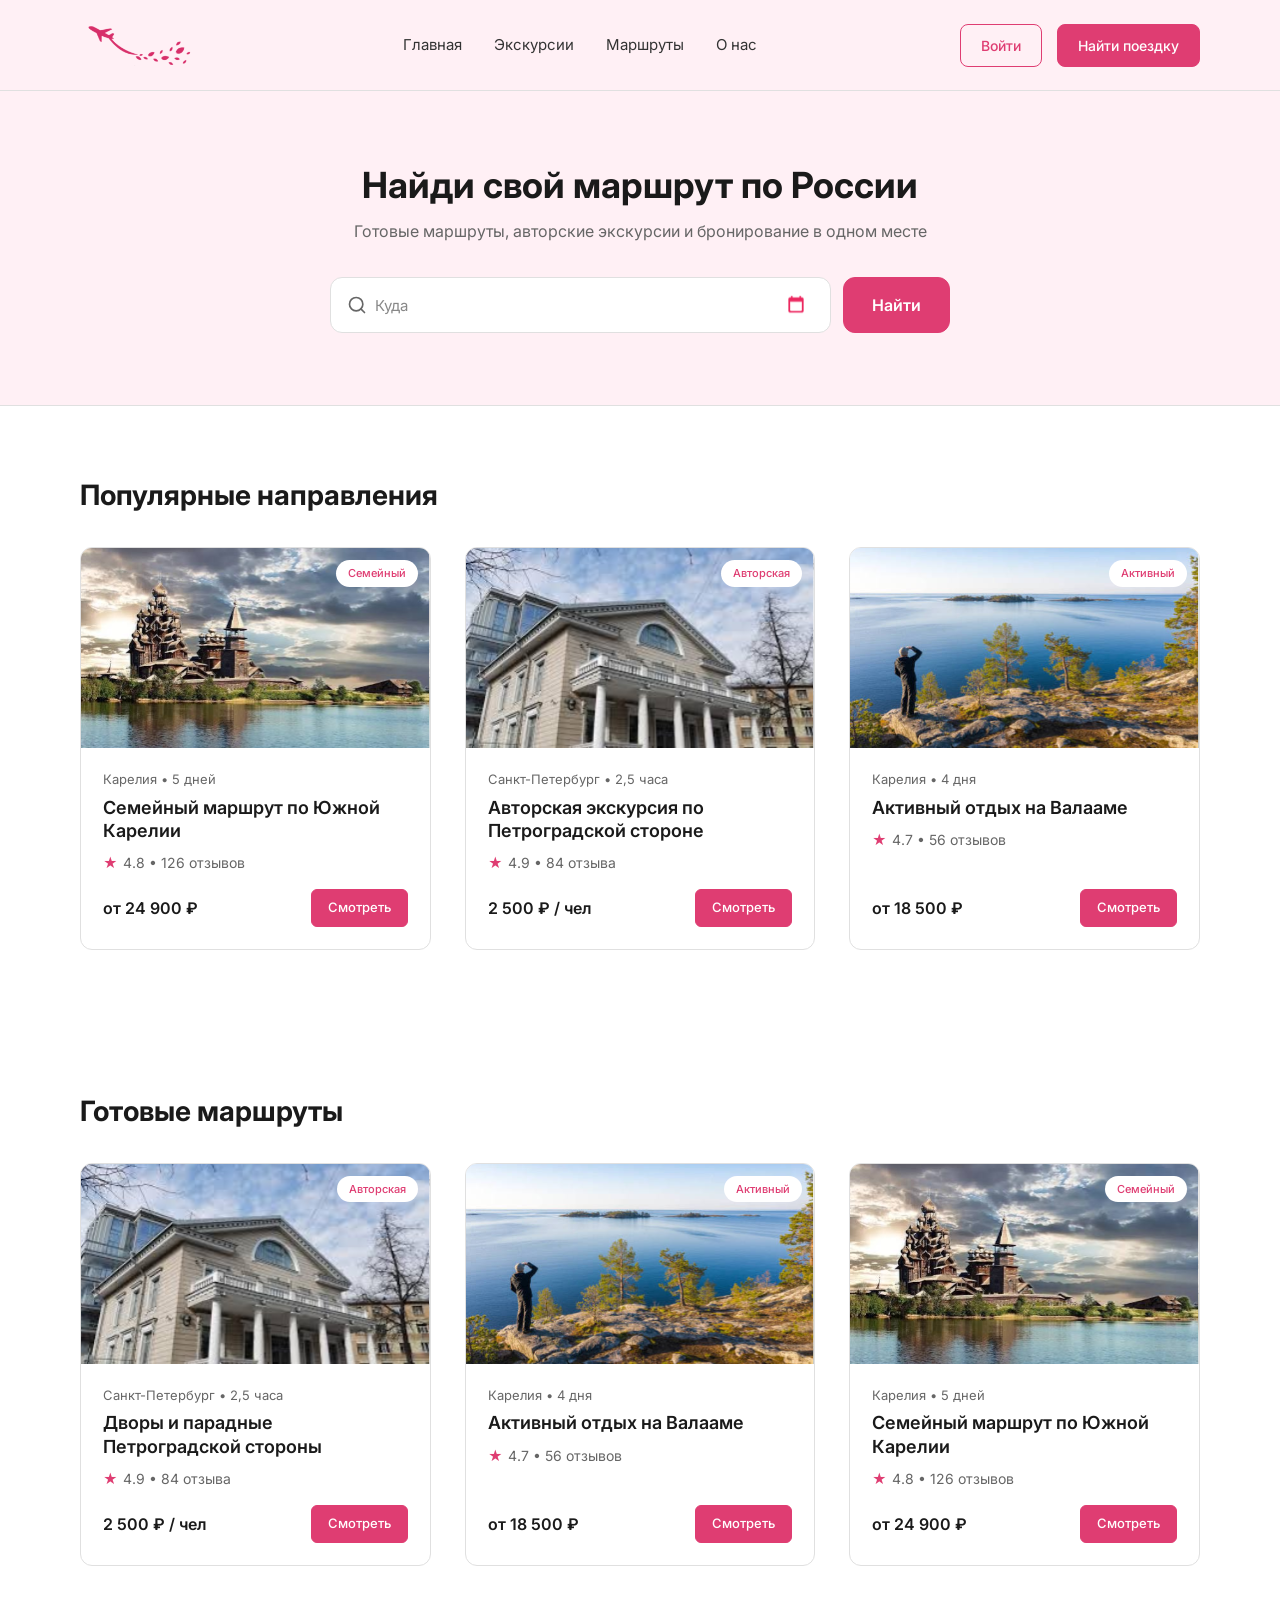
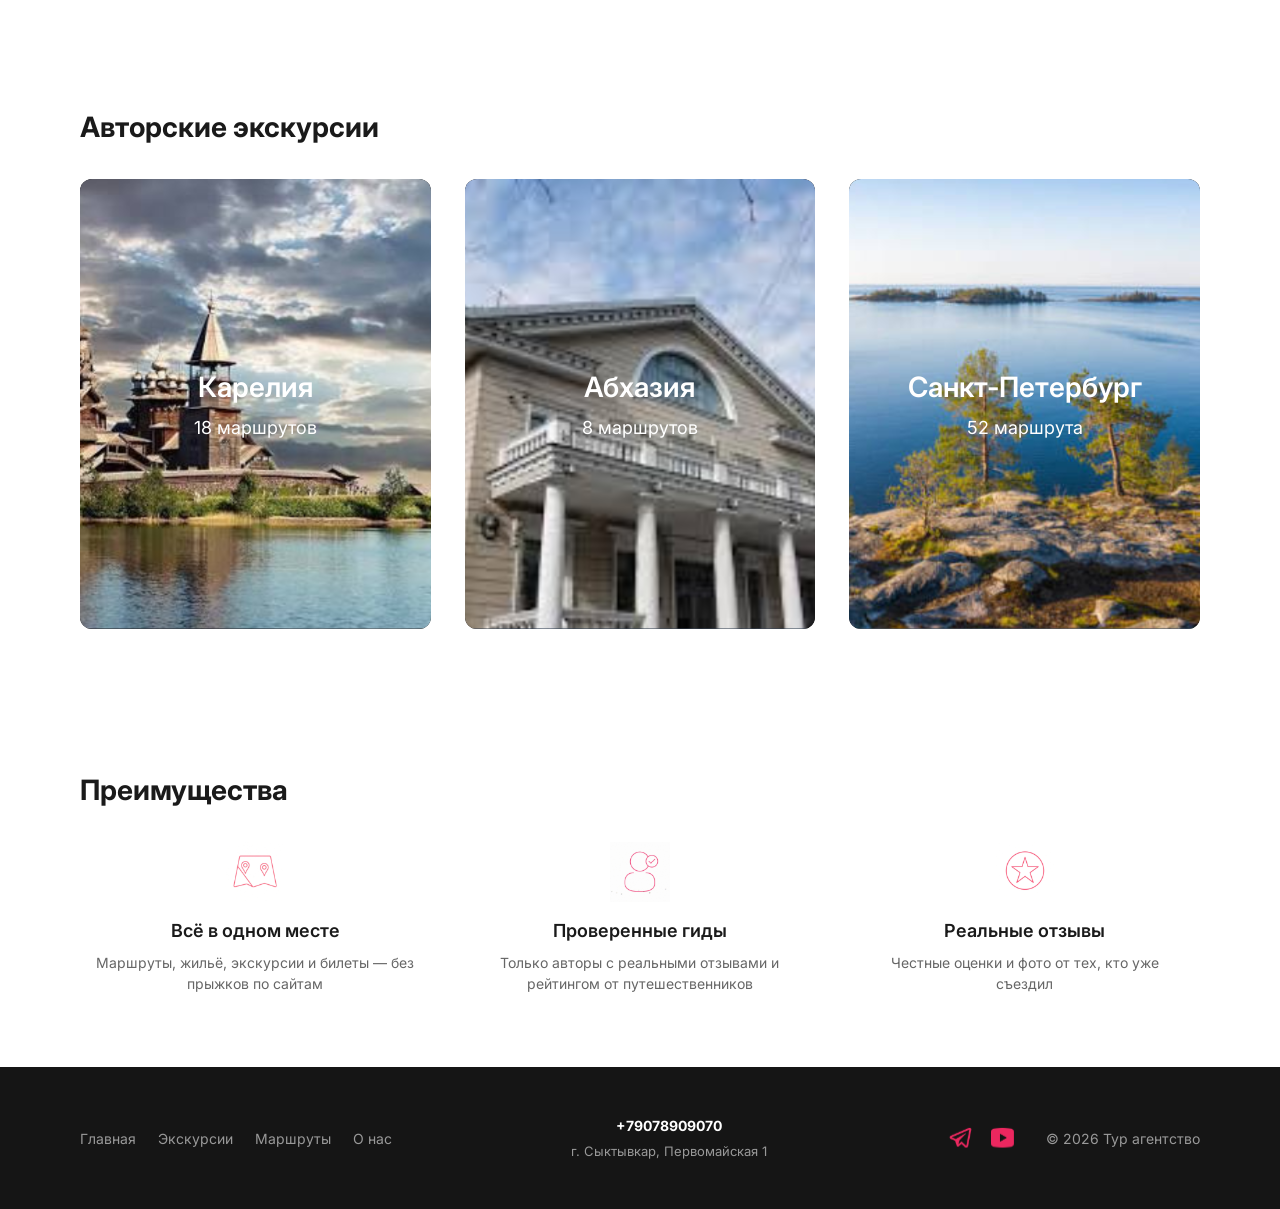
==== commit 5b9e84d7: "Адаптив под телефон и планшет + доступность" ====
--- a/index.html
+++ b/index.html
@@ -3,19 +3,23 @@
 <head>
     <meta charset="UTF-8">
     <meta name="viewport" content="width=device-width, initial-scale=1.0">
-    <meta name="description" content="Тур агентство — готовые маршруты, авторские экскурсии и бронирование по России в одном месте.">
-    <title>Тур агентство - Главная</title>
+    <meta name="description" content="Тур агентство — готовые маршруты по России, авторские экскурсии и бронирование онлайн. Карелия, Алтай, Крым, Санкт-Петербург.">
+    <meta name="theme-color" content="#df3d72">
+    <title>Тур агентство — маршруты и экскурсии по России</title>
+    <link rel="preconnect" href="https://fonts.googleapis.com">
+    <link rel="preconnect" href="https://fonts.gstatic.com" crossorigin>
+    <link rel="stylesheet" href="https://fonts.googleapis.com/css2?family=Inter:wght@400;500;600;700&display=swap" media="print" onload="this.media='all'">
+    <noscript><link rel="stylesheet" href="https://fonts.googleapis.com/css2?family=Inter:wght@400;500;600;700&display=swap"></noscript>
     <link rel="stylesheet" href="./styles/style.css">
-    <link href="https://fonts.googleapis.com/css2?family=Inter:wght@400;500;600;700&display=swap" rel="stylesheet">
 </head>
 <body>
     <header class="header">
         <div class="container header-inner">
-            <a href="index.html" class="logo">
-                <img src="./imgs/Лого 2.svg" alt="Логотип" class="logo-img" width="120" height="60">
+            <a href="index.html" class="logo" aria-label="Тур агентство — на главную">
+                <img src="./imgs/Лого 2.svg" alt="Тур агентство" class="logo-img" width="120" height="60">
             </a>
-            <nav class="nav">
-                <a href="index.html">Главная</a>
+            <nav class="nav" aria-label="Основная навигация">
+                <a href="index.html" aria-current="page">Главная</a>
                 <a href="not-ready.html">Экскурсии</a>
                 <a href="routes.html">Маршруты</a>
                 <a href="contacts.html">О нас</a>
@@ -32,138 +36,142 @@
             <div class="container">
                 <h1>Найди свой маршрут по России</h1>
                 <p>Готовые маршруты, авторские экскурсии и бронирование в одном месте</p>
-                <div class="search-bar">
+                <form class="search-bar" action="routes.html" method="get" role="search">
                     <div class="search-input-wrapper">
                         <svg class="search-icon" width="20" height="20" viewBox="0 0 24 24" fill="none" stroke="currentColor" stroke-width="2" stroke-linecap="round" stroke-linejoin="round" aria-hidden="true"><circle cx="11" cy="11" r="8"></circle><line x1="21" y1="21" x2="16.65" y2="16.65"></line></svg>
-                        <input type="text" placeholder="Куда" aria-label="Куда">
-                        <img src="./imgs/Calendar.svg" alt="" class="calendar-icon" width="40" height="40">
-                    </div>
-                    <a href="routes.html" class="btn btn-primary btn-large">Найти</a>
-                </div>
-            </div>
-        </section>
-
-        <section class="section container">
-            <h2 class="section-title">Популярные направления</h2>
+                        <input type="text" name="q" placeholder="Куда" aria-label="Куда поедем">
+                        <img src="./imgs/Calendar.svg" alt="" class="calendar-icon" width="28" height="28" aria-hidden="true">
+                    </div>
+                    <button type="submit" class="btn btn-primary btn-large">Найти</button>
+                </form>
+            </div>
+        </section>
+
+        <section class="section container" aria-labelledby="popular-title">
+            <h2 class="section-title" id="popular-title">Популярные направления</h2>
             <div class="grid-3">
-                <div class="card">
-                    <div class="card-img-wrapper">
-                        <img src="./imgs/image 1.svg" alt="Карелия" class="card-img" width="400" height="250" loading="lazy">
+                <article class="card">
+                    <div class="card-img-wrapper">
+                        <img src="./imgs/image 1.svg" alt="Семейный маршрут по Южной Карелии" class="card-img" width="400" height="250" loading="lazy" decoding="async">
                         <span class="card-tag">Семейный</span>
                     </div>
                     <div class="card-body">
-                        <div class="card-meta">Карелия • 5 дней</div>
+                        <p class="card-meta">Карелия • 5 дней</p>
                         <h3 class="card-title">Семейный маршрут по Южной Карелии</h3>
-                        <div class="card-rating"><span aria-hidden="true">★</span> 4.8 • 126 отзывов</div>
+                        <p class="card-rating"><span aria-hidden="true">★</span> 4.8 • 126 отзывов</p>
                         <div class="card-footer">
                             <span class="card-price">от 24 900 ₽</span>
                             <a href="route-details.html" class="btn btn-primary btn-small">Смотреть</a>
                         </div>
                     </div>
-                </div>
-                <div class="card">
-                    <div class="card-img-wrapper">
-                        <img src="./imgs/image 1(1).svg" alt="Санкт-Петербург" class="card-img" width="400" height="250" loading="lazy">
+                </article>
+
+                <article class="card">
+                    <div class="card-img-wrapper">
+                        <img src="./imgs/image 1(1).svg" alt="Авторская экскурсия по Петроградской стороне" class="card-img" width="400" height="250" loading="lazy" decoding="async">
                         <span class="card-tag">Авторская</span>
                     </div>
                     <div class="card-body">
-                        <div class="card-meta">Санкт-Петербург • 2,5 часа</div>
+                        <p class="card-meta">Санкт-Петербург • 2,5 часа</p>
                         <h3 class="card-title">Авторская экскурсия по Петроградской стороне</h3>
-                        <div class="card-rating"><span aria-hidden="true">★</span> 4.9 • 84 отзыва</div>
+                        <p class="card-rating"><span aria-hidden="true">★</span> 4.9 • 84 отзыва</p>
                         <div class="card-footer">
                             <span class="card-price">2 500 ₽ / чел</span>
                             <a href="route-details.html" class="btn btn-primary btn-small">Смотреть</a>
                         </div>
                     </div>
-                </div>
-                <div class="card">
-                    <div class="card-img-wrapper">
-                        <img src="./imgs/image 1(2).svg" alt="Валаам" class="card-img" width="400" height="250" loading="lazy">
+                </article>
+
+                <article class="card">
+                    <div class="card-img-wrapper">
+                        <img src="./imgs/image 1(2).svg" alt="Активный отдых на Валааме" class="card-img" width="400" height="250" loading="lazy" decoding="async">
                         <span class="card-tag">Активный</span>
                     </div>
                     <div class="card-body">
-                        <div class="card-meta">Карелия • 4 дня</div>
+                        <p class="card-meta">Карелия • 4 дня</p>
                         <h3 class="card-title">Активный отдых на Валааме</h3>
-                        <div class="card-rating"><span aria-hidden="true">★</span> 4.7 • 56 отзывов</div>
+                        <p class="card-rating"><span aria-hidden="true">★</span> 4.7 • 56 отзывов</p>
                         <div class="card-footer">
                             <span class="card-price">от 18 500 ₽</span>
                             <a href="route-details.html" class="btn btn-primary btn-small">Смотреть</a>
                         </div>
                     </div>
-                </div>
-            </div>
-        </section>
-
-        <section class="section container">
-            <h2 class="section-title">Готовые маршруты</h2>
+                </article>
+            </div>
+        </section>
+
+        <section class="section container" aria-labelledby="ready-title">
+            <h2 class="section-title" id="ready-title">Готовые маршруты</h2>
             <div class="grid-3">
-                <div class="card">
-                    <div class="card-img-wrapper">
-                        <img src="./imgs/image 1(1).svg" alt="Санкт-Петербург" class="card-img" width="400" height="250" loading="lazy">
+                <article class="card">
+                    <div class="card-img-wrapper">
+                        <img src="./imgs/image 1(1).svg" alt="Дворы и парадные Петроградской стороны" class="card-img" width="400" height="250" loading="lazy" decoding="async">
                         <span class="card-tag">Авторская</span>
                     </div>
                     <div class="card-body">
-                        <div class="card-meta">Санкт-Петербург • 2,5 часа</div>
+                        <p class="card-meta">Санкт-Петербург • 2,5 часа</p>
                         <h3 class="card-title">Дворы и парадные Петроградской стороны</h3>
-                        <div class="card-rating"><span aria-hidden="true">★</span> 4.9 • 84 отзыва</div>
+                        <p class="card-rating"><span aria-hidden="true">★</span> 4.9 • 84 отзыва</p>
                         <div class="card-footer">
                             <span class="card-price">2 500 ₽ / чел</span>
                             <a href="route-details.html" class="btn btn-primary btn-small">Смотреть</a>
                         </div>
                     </div>
-                </div>
-                <div class="card">
-                    <div class="card-img-wrapper">
-                        <img src="./imgs/image 1(2).svg" alt="Валаам" class="card-img" width="400" height="250" loading="lazy">
+                </article>
+
+                <article class="card">
+                    <div class="card-img-wrapper">
+                        <img src="./imgs/image 1(2).svg" alt="Активный отдых на Валааме" class="card-img" width="400" height="250" loading="lazy" decoding="async">
                         <span class="card-tag">Активный</span>
                     </div>
                     <div class="card-body">
-                        <div class="card-meta">Карелия • 4 дня</div>
+                        <p class="card-meta">Карелия • 4 дня</p>
                         <h3 class="card-title">Активный отдых на Валааме</h3>
-                        <div class="card-rating"><span aria-hidden="true">★</span> 4.7 • 56 отзывов</div>
+                        <p class="card-rating"><span aria-hidden="true">★</span> 4.7 • 56 отзывов</p>
                         <div class="card-footer">
                             <span class="card-price">от 18 500 ₽</span>
                             <a href="route-details.html" class="btn btn-primary btn-small">Смотреть</a>
                         </div>
                     </div>
-                </div>
-                <div class="card">
-                    <div class="card-img-wrapper">
-                        <img src="./imgs/image 1.svg" alt="Карелия" class="card-img" width="400" height="250" loading="lazy">
+                </article>
+
+                <article class="card">
+                    <div class="card-img-wrapper">
+                        <img src="./imgs/image 1.svg" alt="Семейный маршрут по Южной Карелии" class="card-img" width="400" height="250" loading="lazy" decoding="async">
                         <span class="card-tag">Семейный</span>
                     </div>
                     <div class="card-body">
-                        <div class="card-meta">Карелия • 5 дней</div>
+                        <p class="card-meta">Карелия • 5 дней</p>
                         <h3 class="card-title">Семейный маршрут по Южной Карелии</h3>
-                        <div class="card-rating"><span aria-hidden="true">★</span> 4.8 • 126 отзывов</div>
+                        <p class="card-rating"><span aria-hidden="true">★</span> 4.8 • 126 отзывов</p>
                         <div class="card-footer">
                             <span class="card-price">от 24 900 ₽</span>
                             <a href="route-details.html" class="btn btn-primary btn-small">Смотреть</a>
                         </div>
                     </div>
-                </div>
-            </div>
-        </section>
-
-        <section class="section container">
-            <h2 class="section-title">Авторские экскурсии</h2>
+                </article>
+            </div>
+        </section>
+
+        <section class="section container" aria-labelledby="author-title">
+            <h2 class="section-title" id="author-title">Авторские экскурсии</h2>
             <div class="grid-3">
                 <a href="routes.html" class="overlay-card">
-                    <img src="./imgs/image 1.svg" alt="Карелия" width="400" height="450" loading="lazy">
+                    <img src="./imgs/image 1.svg" alt="" width="400" height="450" loading="lazy" decoding="async">
                     <div class="overlay-text">
                         <h3>Карелия</h3>
                         <p>18 маршрутов</p>
                     </div>
                 </a>
                 <a href="routes.html" class="overlay-card">
-                    <img src="./imgs/image 1(1).svg" alt="Абхазия" width="400" height="450" loading="lazy">
+                    <img src="./imgs/image 1(1).svg" alt="" width="400" height="450" loading="lazy" decoding="async">
                     <div class="overlay-text">
                         <h3>Абхазия</h3>
                         <p>8 маршрутов</p>
                     </div>
                 </a>
                 <a href="routes.html" class="overlay-card">
-                    <img src="./imgs/image 1(2).svg" alt="Санкт-Петербург" width="400" height="450" loading="lazy">
+                    <img src="./imgs/image 1(2).svg" alt="" width="400" height="450" loading="lazy" decoding="async">
                     <div class="overlay-text">
                         <h3>Санкт-Петербург</h3>
                         <p>52 маршрута</p>
@@ -172,21 +180,21 @@
             </div>
         </section>
 
-        <section class="section container">
-            <h2 class="section-title">Преимущества</h2>
+        <section class="section container" aria-labelledby="features-title">
+            <h2 class="section-title" id="features-title">Преимущества</h2>
             <div class="features">
                 <div class="feature-item">
-                    <img src="./imgs/wdB8N 1.svg" alt="" class="feature-icon" width="60" height="60" loading="lazy">
+                    <img src="./imgs/wdB8N 1.svg" alt="" class="feature-icon" width="60" height="60" loading="lazy" decoding="async" aria-hidden="true">
                     <h3>Всё в одном месте</h3>
                     <p class="feature-text">Маршруты, жильё, экскурсии и билеты — без прыжков по сайтам</p>
                 </div>
                 <div class="feature-item">
-                    <img src="./imgs/WhKAP 1.svg" alt="" class="feature-icon" width="60" height="60" loading="lazy">
+                    <img src="./imgs/WhKAP 1.svg" alt="" class="feature-icon" width="60" height="60" loading="lazy" decoding="async" aria-hidden="true">
                     <h3>Проверенные гиды</h3>
                     <p class="feature-text">Только авторы с реальными отзывами и рейтингом от путешественников</p>
                 </div>
                 <div class="feature-item">
-                    <img src="./imgs/KbwGD 1.svg" alt="" class="feature-icon" width="60" height="60" loading="lazy">
+                    <img src="./imgs/KbwGD 1.svg" alt="" class="feature-icon" width="60" height="60" loading="lazy" decoding="async" aria-hidden="true">
                     <h3>Реальные отзывы</h3>
                     <p class="feature-text">Честные оценки и фото от тех, кто уже съездил</p>
                 </div>
@@ -197,7 +205,7 @@
     <footer class="footer">
         <div class="container">
             <div class="footer-inner">
-                <nav class="footer-nav">
+                <nav class="footer-nav" aria-label="Навигация в подвале">
                     <a href="index.html">Главная</a>
                     <a href="not-ready.html">Экскурсии</a>
                     <a href="routes.html">Маршруты</a>
@@ -205,16 +213,18 @@
                 </nav>
                 <div class="footer-info">
                     <strong>+79078909070</strong>
-                    <span>г.Сыктывкар, Первомайская 1</span>
+                    <span>г. Сыктывкар, Первомайская 1</span>
                 </div>
                 <div class="footer-contacts">
                     <div class="footer-social">
-                        <a href="https://t.me" target="_blank" rel="noopener" aria-label="Telegram"><img src="./imgs/Telegram App.svg" alt="Telegram" width="32" height="32" loading="lazy"></a>
-                        <a href="https://youtube.com" target="_blank" rel="noopener" aria-label="YouTube"><img src="./imgs/YouTube.svg" alt="YouTube" width="32" height="32" loading="lazy"></a>
-                    </div>
-                    <div class="footer-copyright">
-                        © 2026 Тур агентство
-                    </div>
+                        <a href="https://t.me" target="_blank" rel="noopener noreferrer" aria-label="Telegram">
+                            <img src="./imgs/Telegram App.svg" alt="Telegram" width="32" height="32" loading="lazy" decoding="async">
+                        </a>
+                        <a href="https://youtube.com" target="_blank" rel="noopener noreferrer" aria-label="YouTube">
+                            <img src="./imgs/YouTube.svg" alt="YouTube" width="32" height="32" loading="lazy" decoding="async">
+                        </a>
+                    </div>
+                    <p class="footer-copyright">© 2026 Тур агентство</p>
                 </div>
             </div>
         </div>
--- a/styles/style.css
+++ b/styles/style.css
@@ -881,7 +881,7 @@
     margin-top: 40px;
 }
 
-.includes-excludes h3 {
+.includes-excludes h2 {
     font-size: 18px;
     margin-bottom: 16px;
     color: #1a1a1a;
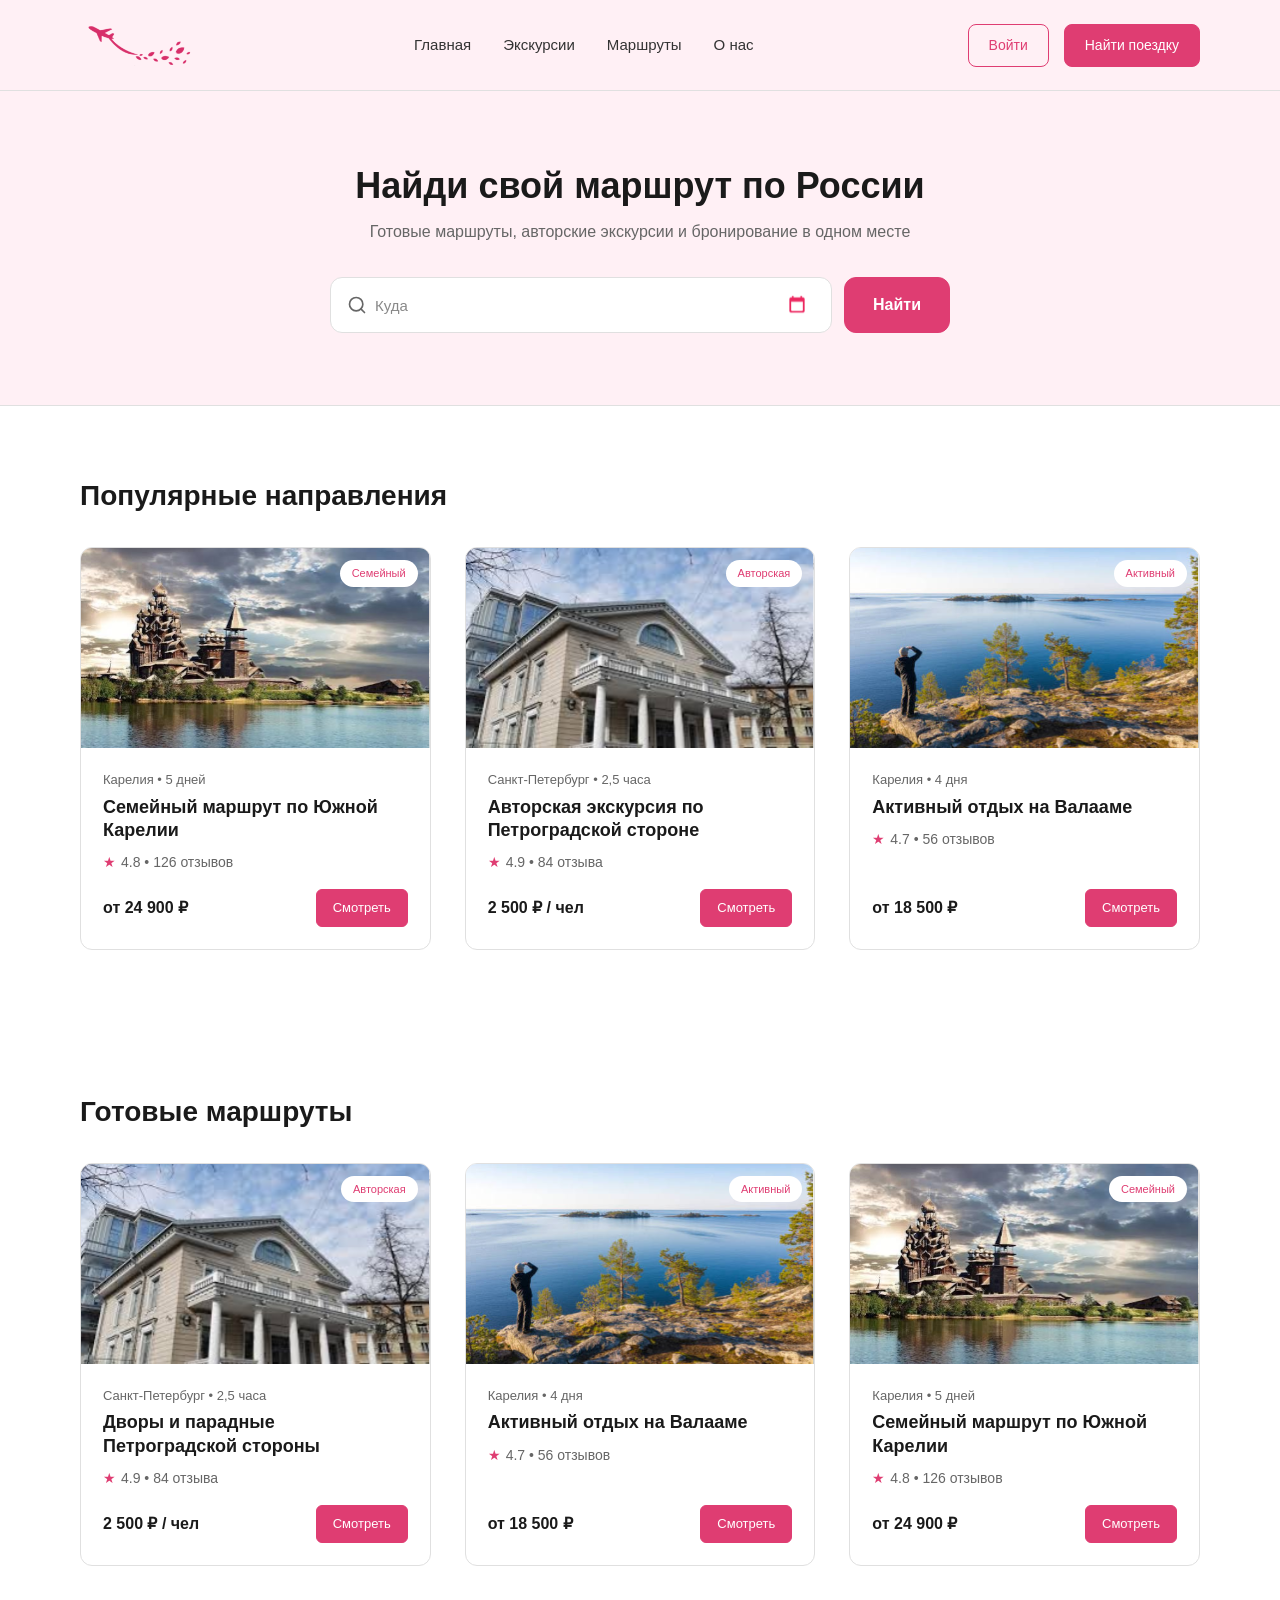
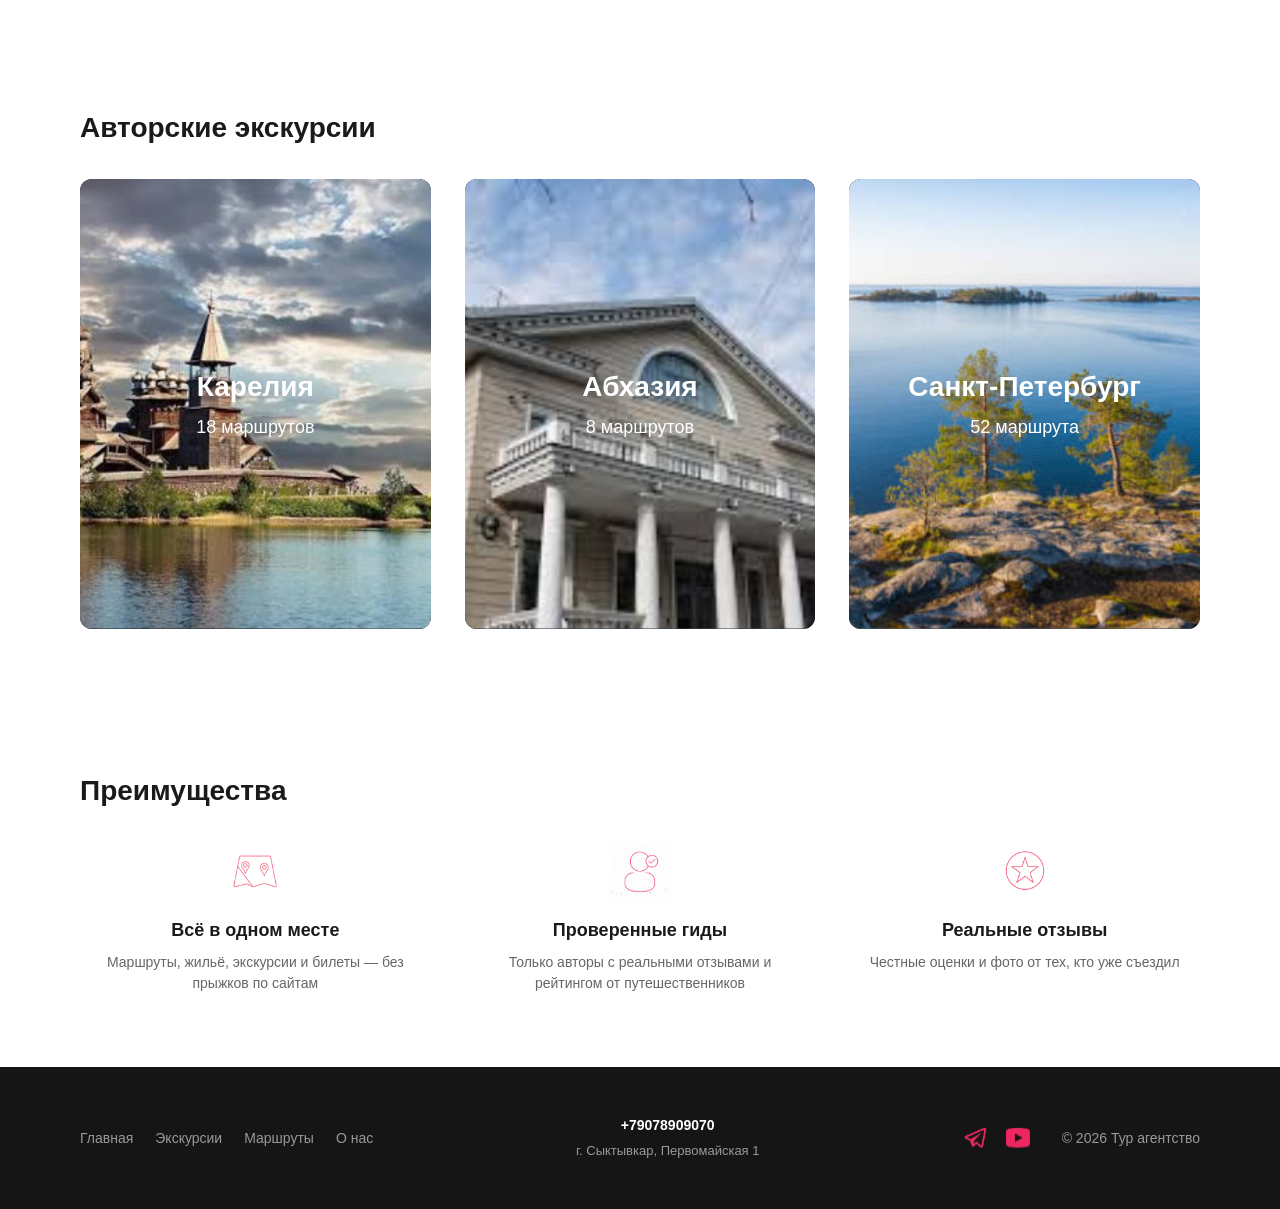
==== commit 745038fe: "переделал структуру у всех файлов" ====
--- a/index.html
+++ b/index.html
@@ -6,10 +6,7 @@
     <meta name="description" content="Тур агентство — готовые маршруты по России, авторские экскурсии и бронирование онлайн. Карелия, Алтай, Крым, Санкт-Петербург.">
     <meta name="theme-color" content="#df3d72">
     <title>Тур агентство — маршруты и экскурсии по России</title>
-    <link rel="preconnect" href="https://fonts.googleapis.com">
-    <link rel="preconnect" href="https://fonts.gstatic.com" crossorigin>
-    <link rel="stylesheet" href="https://fonts.googleapis.com/css2?family=Inter:wght@400;500;600;700&display=swap" media="print" onload="this.media='all'">
-    <noscript><link rel="stylesheet" href="https://fonts.googleapis.com/css2?family=Inter:wght@400;500;600;700&display=swap"></noscript>
+    <link rel="preload" as="image" href="./imgs/image 1.svg" fetchpriority="high">
     <link rel="stylesheet" href="./styles/style.css">
 </head>
 <body>
@@ -52,7 +49,7 @@
             <div class="grid-3">
                 <article class="card">
                     <div class="card-img-wrapper">
-                        <img src="./imgs/image 1.svg" alt="Семейный маршрут по Южной Карелии" class="card-img" width="400" height="250" loading="lazy" decoding="async">
+                        <img src="./imgs/image 1.svg" alt="Семейный маршрут по Южной Карелии" class="card-img" width="400" height="250" fetchpriority="high" decoding="async">
                         <span class="card-tag">Семейный</span>
                     </div>
                     <div class="card-body">
--- a/styles/style.css
+++ b/styles/style.css
@@ -9,7 +9,7 @@
 }
 
 body {
-    font-family: 'Inter', -apple-system, BlinkMacSystemFont, "Segoe UI", Roboto, Helvetica, Arial, sans-serif;
+    font-family: -apple-system, BlinkMacSystemFont, "Segoe UI", Roboto, "Helvetica Neue", Arial, sans-serif;
     color: #333333;
     line-height: 1.5;
     background-color: #ffffff;
